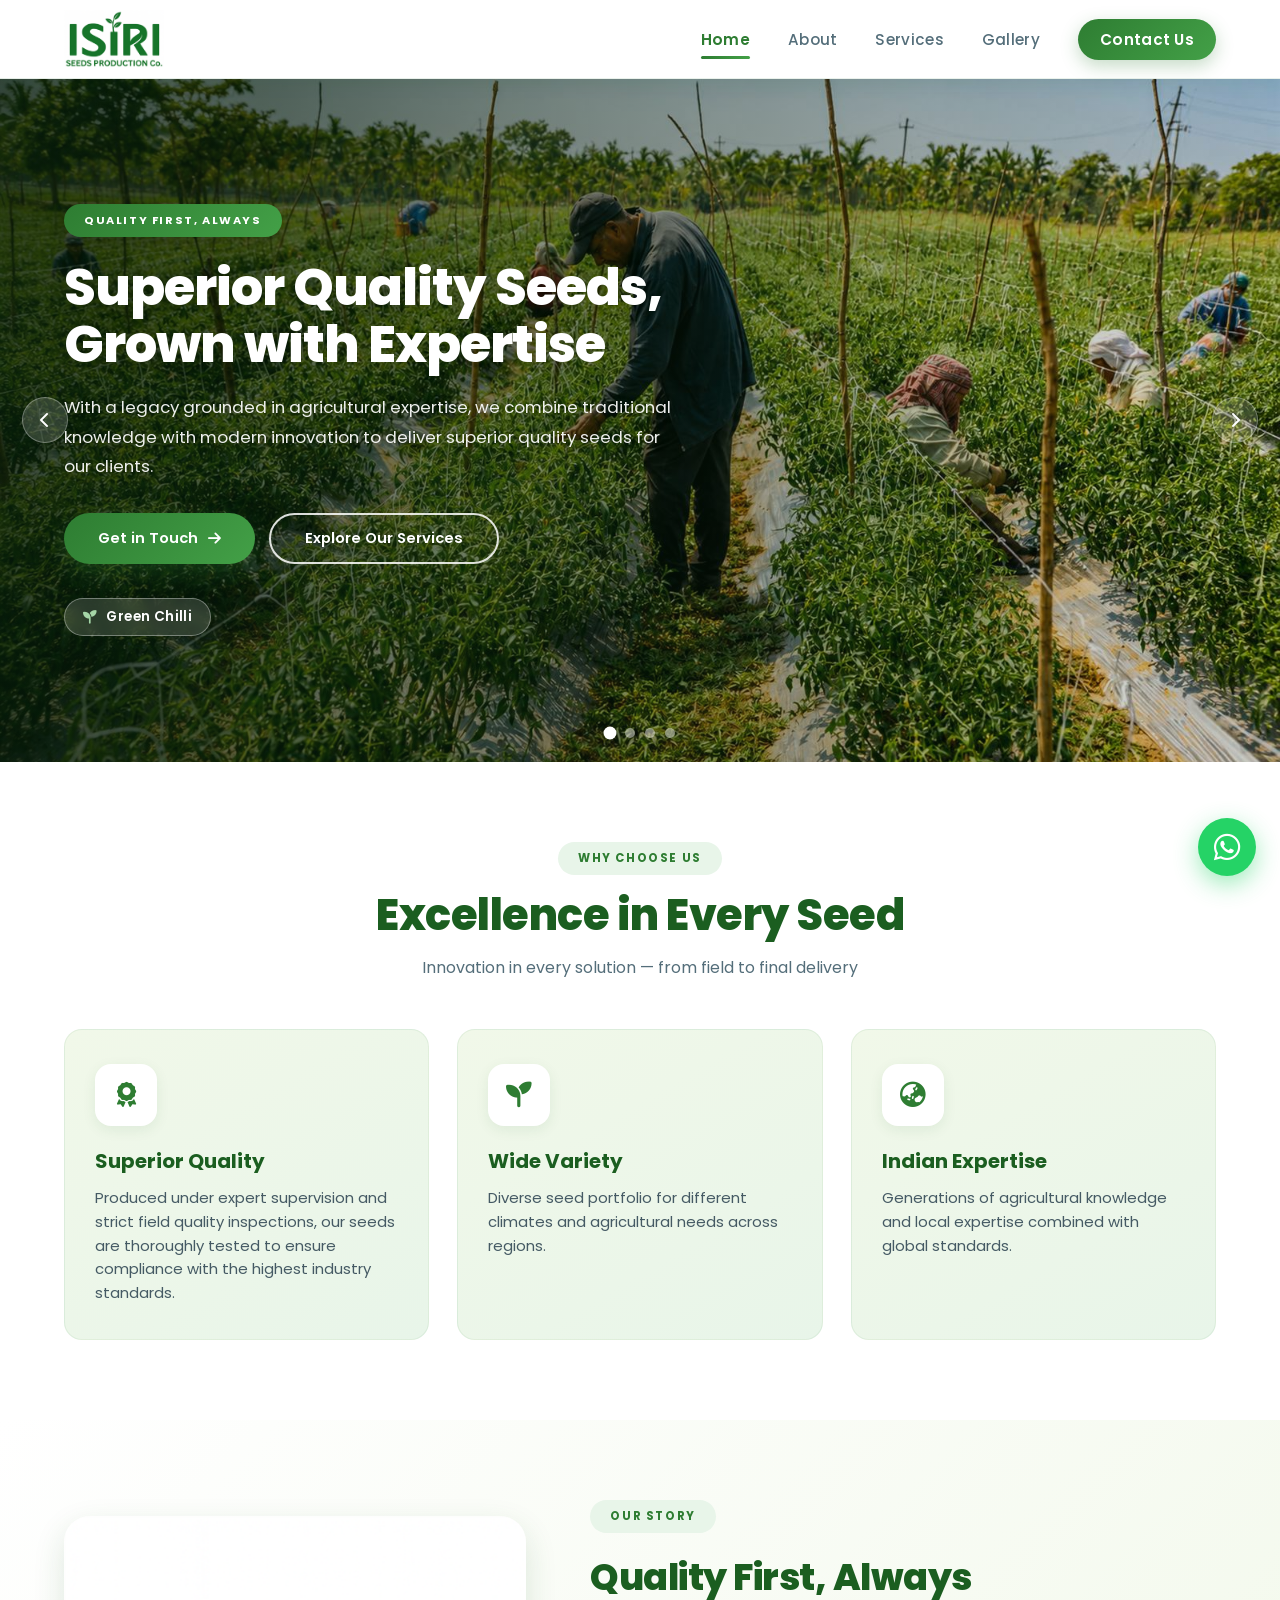
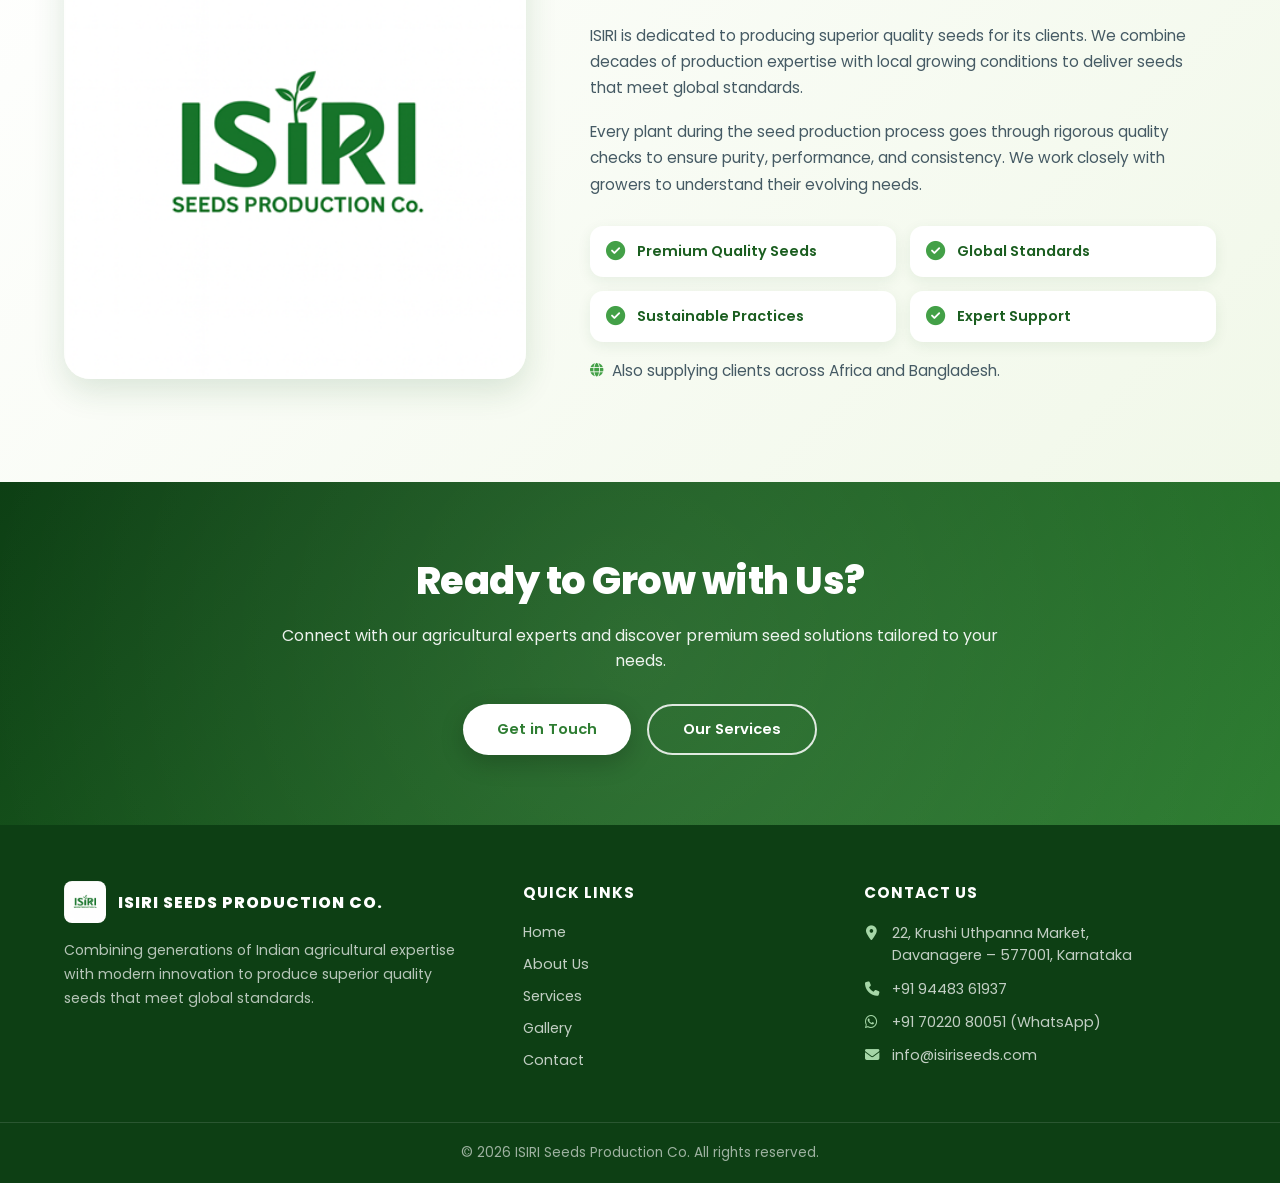
==== index.html @ 21eeef01 "Tone down Africa/Bangladesh mention to a small note Co-Authored-By: Claude Sonnet 5 <noreply@anthrop" ====
<!DOCTYPE html>
<html lang="en">
<head>
<meta charset="UTF-8">
<meta name="viewport" content="width=device-width, initial-scale=1.0">
<title>ISIRI Seeds Production Co. | Premium Quality Seed Production, Davanagere</title>
<meta name="description" content="ISIRI Seeds Production Co. is a premium seed production company in Davanagere, Karnataka. We combine traditional Indian agricultural expertise with modern innovation to deliver superior quality seeds meeting global standards.">
<link rel="canonical" href="https://isiriseeds.com/">
<meta property="og:type" content="website">
<meta property="og:title" content="ISIRI Seeds Production Co. | Premium Quality Seed Production">
<meta property="og:description" content="Superior quality seeds grown with generations of Indian agricultural expertise and rigorous field quality inspections.">
<meta property="og:url" content="https://isiriseeds.com/">
<meta property="og:image" content="https://isiriseeds.com/isiri-field-1.jpg">
<meta name="twitter:card" content="summary_large_image">
<link rel="icon" type="image/png" href="favicon.png">
<link rel="preconnect" href="https://fonts.googleapis.com">
<link rel="preconnect" href="https://fonts.gstatic.com" crossorigin>
<link href="https://fonts.googleapis.com/css2?family=Poppins:wght@300;400;500;600;700;800;900&display=swap" rel="stylesheet">
<link rel="stylesheet" href="https://cdnjs.cloudflare.com/ajax/libs/font-awesome/6.4.0/css/all.min.css">
<link rel="stylesheet" href="site.css">
<script type="application/ld+json">
{
  "@context": "https://schema.org",
  "@type": "LocalBusiness",
  "name": "ISIRI Seeds Production Co.",
  "url": "https://isiriseeds.com/",
  "logo": "https://isiriseeds.com/logo.png",
  "image": "https://isiriseeds.com/isiri-field-1.jpg",
  "description": "Premium quality seed production company combining traditional Indian agricultural expertise with modern innovation.",
  "telephone": "+91-94483-61937",
  "email": "info@isiriseeds.com",
  "address": {
    "@type": "PostalAddress",
    "streetAddress": "22, Krushi Uthpanna Market",
    "addressLocality": "Davanagere",
    "postalCode": "577001",
    "addressRegion": "Karnataka",
    "addressCountry": "IN"
  },
  "geo": { "@type": "GeoCoordinates", "latitude": 14.4644, "longitude": 75.9176 },
  "openingHours": "Mo-Fr 09:00-18:00"
}
</script>
</head>
<body>

<header>
  <div class="header-content">
    <a href="index.html" class="logo">
      <img src="logo-header.png" alt="ISIRI Seeds Production Co.">
    </a>
    <button class="menu-toggle" aria-label="Open menu" aria-expanded="false">
      <span></span><span></span><span></span>
    </button>
    <nav>
      <a href="index.html">Home</a>
      <a href="about.html">About</a>
      <a href="services.html">Services</a>
      <a href="gallery.html">Gallery</a>
      <a href="contact.html" class="nav-cta">Contact Us</a>
    </nav>
  </div>
</header>
<div class="nav-backdrop"></div>

<section class="hero-slider">
  <img src="hero-chilli.jpg" class="hs-slide active" alt="Field team inspecting hybrid chilli crop rows" data-label="Green Chilli">
  <img src="hero-watermelon.jpg" class="hs-slide" alt="Hybrid watermelon crop rows on mulch beds" data-label="Watermelon">
  <img src="hero-gourd.jpg" class="hs-slide" alt="Gourd vines growing on trellis rows" data-label="Gourds">
  <img src="hero-nethouse.jpg" class="hs-slide" alt="Chilli plants in staked rows under a net house" data-label="Chilli &amp; Capsicum">
  <div class="hs-content">
    <div class="hs-text">
      <div class="hero-badge">Quality First, Always</div>
      <h1>Superior Quality Seeds,<br>Grown with Expertise</h1>
      <p>With a legacy grounded in agricultural expertise, we combine traditional knowledge with modern innovation
        to deliver superior quality seeds for our clients.</p>
      <div class="hero-buttons">
        <a href="contact.html" class="btn-primary">Get in Touch <i class="fas fa-arrow-right"></i></a>
        <a href="services.html" class="btn-outline">Explore Our Services</a>
      </div>
      <div class="hs-croplabel"><i class="fas fa-seedling"></i> <span>Green Chilli</span></div>
    </div>
  </div>
  <button class="hs-arrow hs-prev" aria-label="Previous slide"><i class="fas fa-chevron-left"></i></button>
  <button class="hs-arrow hs-next" aria-label="Next slide"><i class="fas fa-chevron-right"></i></button>
  <div class="hs-dots"></div>
</section>

<section class="features">
  <div class="section-header reveal">
    <div class="section-badge">Why Choose Us</div>
    <h2 class="section-title">Excellence in Every Seed</h2>
    <p class="section-subtitle">Innovation in every solution — from field to final delivery</p>
  </div>
  <div class="features-grid">
    <div class="feature-card reveal">
      <div class="feature-icon"><i class="fas fa-award"></i></div>
      <h3>Superior Quality</h3>
      <p>Produced under expert supervision and strict field quality inspections, our seeds are thoroughly
        tested to ensure compliance with the highest industry standards.</p>
    </div>
    <div class="feature-card reveal">
      <div class="feature-icon"><i class="fas fa-seedling"></i></div>
      <h3>Wide Variety</h3>
      <p>Diverse seed portfolio for different climates and agricultural needs across regions.</p>
    </div>
    <div class="feature-card reveal">
      <div class="feature-icon"><i class="fas fa-globe-asia"></i></div>
      <h3>Indian Expertise</h3>
      <p>Generations of agricultural knowledge and local expertise combined with global standards.</p>
    </div>
  </div>
</section>

<section class="about">
  <div class="about-content">
    <div class="about-image reveal">
      <img src="logo.png" alt="ISIRI Seeds Production Co. logo" loading="lazy">
    </div>
    <div class="about-text reveal">
      <div class="section-badge">Our Story</div>
      <h2>Quality First, Always</h2>
      <p>ISIRI is dedicated to producing superior quality seeds for its clients. We combine decades of production expertise with local growing conditions to deliver seeds that meet global standards.</p>
      <p>Every plant during the seed production process goes through rigorous quality checks to ensure purity, performance, and consistency. We work closely with growers to understand their evolving needs.</p>
      <div class="about-features">
        <div class="about-feature"><i class="fas fa-check-circle"></i><span>Premium Quality Seeds</span></div>
        <div class="about-feature"><i class="fas fa-check-circle"></i><span>Global Standards</span></div>
        <div class="about-feature"><i class="fas fa-check-circle"></i><span>Sustainable Practices</span></div>
        <div class="about-feature"><i class="fas fa-check-circle"></i><span>Expert Support</span></div>
      </div>
      <p class="export-note"><i class="fas fa-globe"></i> Also supplying clients across Africa and Bangladesh.</p>
    </div>
  </div>
</section>

<section class="cta">
  <div class="cta-content">
    <h2>Ready to Grow with Us?</h2>
    <p>Connect with our agricultural experts and discover premium seed solutions tailored to your needs.</p>
    <div class="cta-buttons">
      <a href="contact.html" class="btn-white">Get in Touch</a>
      <a href="services.html" class="btn-outline">Our Services</a>
    </div>
  </div>
</section>

<footer>
  <div class="footer-grid">
    <div class="footer-brand">
      <div class="footer-logo">
        <img src="logo.png" alt="ISIRI Seeds logo">
        <span>ISIRI SEEDS PRODUCTION CO.</span>
      </div>
      <p>Combining generations of Indian agricultural expertise with modern innovation to produce superior quality seeds that meet global standards.</p>
    </div>
    <div class="footer-col">
      <h4>Quick Links</h4>
      <ul>
        <li><a href="index.html">Home</a></li>
        <li><a href="about.html">About Us</a></li>
        <li><a href="services.html">Services</a></li>
        <li><a href="gallery.html">Gallery</a></li>
        <li><a href="contact.html">Contact</a></li>
      </ul>
    </div>
    <div class="footer-col">
      <h4>Contact Us</h4>
      <ul class="footer-contact">
        <li><i class="fas fa-map-marker-alt"></i><span>22, Krushi Uthpanna Market,<br>Davanagere – 577001, Karnataka</span></li>
        <li><i class="fas fa-phone"></i><a href="tel:+919448361937">+91 94483 61937</a></li>
        <li><i class="fab fa-whatsapp"></i><a href="https://wa.me/917022080051" target="_blank" rel="noopener">+91 70220 80051 (WhatsApp)</a></li>
        <li><i class="fas fa-envelope"></i><a href="mailto:info@isiriseeds.com">info@isiriseeds.com</a></li>
      </ul>
    </div>
  </div>
  <div class="footer-bottom">© 2026 ISIRI Seeds Production Co. All rights reserved.</div>
</footer>

<a class="whatsapp-float" href="https://wa.me/917022080051?text=Hello%20ISIRI%20Seeds%2C%20I%27d%20like%20to%20know%20more%20about%20your%20seeds." target="_blank" rel="noopener" aria-label="Chat with us on WhatsApp"><i class="fab fa-whatsapp"></i></a>

<script src="site.js"></script>
</body>
</html>
---- site.css ----
/* ===================================================================
   ISIRI Seeds Production Co. — shared stylesheet for all pages
   =================================================================== */

* { margin: 0; padding: 0; box-sizing: border-box; }

:root {
  --green-900: #0d3f14;
  --green-800: #1b5e20;
  --green-700: #2e7d32;
  --green-600: #43a047;
  --green-100: #e8f5e9;
  --green-50:  #f1f8e9;
  --cream:     #f8fbe8;
  --ink:       #263238;
  --ink-soft:  #546e7a;
  --radius:    18px;
  --shadow-sm: 0 4px 14px rgba(27,94,32,0.08);
  --shadow-md: 0 12px 32px rgba(27,94,32,0.14);
  --shadow-lg: 0 24px 60px rgba(27,94,32,0.18);
}

html { scroll-behavior: smooth; }

body {
  font-family: 'Poppins', sans-serif;
  color: var(--ink);
  overflow-x: hidden;
  padding-top: 78px;
  background: #ffffff;
}

img { max-width: 100%; }

/* ============================ Header ============================ */
header {
  position: fixed;
  top: 0;
  width: 100%;
  background: rgba(255,255,255,0.92);
  backdrop-filter: blur(14px);
  -webkit-backdrop-filter: blur(14px);
  box-shadow: 0 2px 20px rgba(27,94,32,0.08);
  z-index: 1000;
  transition: box-shadow 0.3s ease;
  border-bottom: 1px solid rgba(46,125,50,0.08);
}

header.scrolled { box-shadow: 0 6px 28px rgba(27,94,32,0.14); }

.header-content {
  max-width: 1300px;
  margin: 0 auto;
  padding: 10px 5%;
  display: flex;
  justify-content: space-between;
  align-items: center;
  gap: 30px;
}

.logo {
  display: flex;
  align-items: center;
  text-decoration: none;
}

.logo img {
  height: 58px;
  width: auto;
}

nav {
  display: flex;
  gap: 38px;
  align-items: center;
}

nav a {
  text-decoration: none;
  color: var(--ink-soft);
  font-weight: 500;
  font-size: 0.95rem;
  position: relative;
  letter-spacing: 0.3px;
  transition: color 0.3s ease;
  padding: 4px 0;
}

nav a::after {
  content: '';
  position: absolute;
  bottom: -4px;
  left: 0;
  width: 0;
  height: 3px;
  border-radius: 3px;
  background: linear-gradient(90deg, var(--green-700), var(--green-600));
  transition: width 0.35s cubic-bezier(0.25, 0.46, 0.45, 0.94);
}

nav a:hover { color: var(--green-800); }
nav a:hover::after, nav a.active::after { width: 100%; }
nav a.active { color: var(--green-700); font-weight: 600; }

.nav-cta {
  background: linear-gradient(135deg, var(--green-700), var(--green-600));
  color: #fff !important;
  padding: 9px 22px !important;
  border-radius: 50px;
  font-weight: 600 !important;
  box-shadow: 0 6px 18px rgba(46,125,50,0.28);
  transition: transform 0.3s ease, box-shadow 0.3s ease;
}
.nav-cta::after { display: none; }
.nav-cta:hover { transform: translateY(-2px); box-shadow: 0 10px 26px rgba(46,125,50,0.38); }

/* Hamburger */
.menu-toggle {
  display: none;
  background: none;
  border: none;
  cursor: pointer;
  padding: 8px;
  z-index: 1001;
}
.menu-toggle span {
  display: block;
  width: 26px;
  height: 3px;
  border-radius: 3px;
  background: var(--green-800);
  margin: 5px 0;
  transition: transform 0.3s ease, opacity 0.3s ease;
}
.menu-toggle.open span:nth-child(1) { transform: translateY(8px) rotate(45deg); }
.menu-toggle.open span:nth-child(2) { opacity: 0; }
.menu-toggle.open span:nth-child(3) { transform: translateY(-8px) rotate(-45deg); }

/* ====================== Shared components ====================== */
.section-badge {
  display: inline-block;
  background: var(--green-100);
  color: var(--green-700);
  padding: 8px 20px;
  border-radius: 30px;
  font-size: 0.72rem;
  font-weight: 700;
  letter-spacing: 1.6px;
  text-transform: uppercase;
  margin-bottom: 16px;
}

.section-title {
  font-size: clamp(1.7rem, 4vw, 2.7rem);
  font-weight: 800;
  color: var(--green-800);
  letter-spacing: -0.5px;
  line-height: 1.15;
  margin-bottom: 14px;
}

.section-subtitle {
  font-size: 1rem;
  color: var(--ink-soft);
  max-width: 640px;
  margin: 0 auto;
  line-height: 1.65;
}

.section-header { text-align: center; margin-bottom: 48px; }

.btn-primary, .btn-secondary, .btn-white, .btn-outline {
  display: inline-flex;
  align-items: center;
  justify-content: center;
  gap: 10px;
  padding: 13px 34px;
  border-radius: 50px;
  text-decoration: none;
  font-weight: 600;
  font-size: 0.92rem;
  font-family: inherit;
  border: none;
  cursor: pointer;
  transition: transform 0.3s ease, box-shadow 0.3s ease;
}

.btn-primary {
  background: linear-gradient(135deg, var(--green-700), var(--green-600));
  color: #fff;
  box-shadow: 0 8px 24px rgba(46,125,50,0.3);
}
.btn-primary:hover { transform: translateY(-3px); box-shadow: 0 14px 36px rgba(46,125,50,0.4); }

.btn-secondary {
  background: #fff;
  color: var(--green-700);
  box-shadow: 0 5px 18px rgba(0,0,0,0.09);
}
.btn-secondary:hover { transform: translateY(-3px); box-shadow: 0 10px 28px rgba(0,0,0,0.14); }

.btn-white { background: #fff; color: var(--green-700); box-shadow: 0 8px 24px rgba(0,0,0,0.2); }
.btn-white:hover { transform: translateY(-3px); box-shadow: 0 14px 36px rgba(0,0,0,0.28); }

.btn-outline { background: transparent; color: #fff; border: 2px solid rgba(255,255,255,0.85); }
.btn-outline:hover { background: #fff; color: var(--green-700); transform: translateY(-3px); }

/* Page hero (inner pages) */
.page-hero {
  background:
    radial-gradient(circle at 15% 40%, rgba(67,160,71,0.14), transparent 45%),
    radial-gradient(circle at 85% 70%, rgba(27,94,32,0.10), transparent 45%),
    linear-gradient(135deg, var(--cream) 0%, var(--green-100) 100%);
  padding: 64px 5% 56px;
  text-align: center;
}
.page-hero .hero-inner { max-width: 720px; margin: 0 auto; }
.page-hero h1 {
  font-size: clamp(2rem, 5vw, 3rem);
  font-weight: 900;
  color: var(--green-800);
  letter-spacing: -1px;
  margin-bottom: 14px;
}
.page-hero p { font-size: 1rem; color: var(--ink-soft); line-height: 1.65; }

/* Reveal-on-scroll */
.reveal {
  opacity: 0;
  transform: translateY(28px);
  transition: opacity 0.7s ease, transform 0.7s ease;
}
.reveal.visible { opacity: 1; transform: translateY(0); }
@media (prefers-reduced-motion: reduce) {
  .reveal { opacity: 1; transform: none; transition: none; }
  html { scroll-behavior: auto; }
}

/* ====================== CTA band ====================== */
.cta {
  padding: 70px 5%;
  background: linear-gradient(135deg, var(--green-900), var(--green-800) 45%, var(--green-700));
  text-align: center;
  position: relative;
  overflow: hidden;
}
.cta::before {
  content: '';
  position: absolute;
  top: -50%; left: -50%;
  width: 200%; height: 200%;
  background: radial-gradient(circle, rgba(255,255,255,0.08), transparent 50%);
  animation: ctaRotate 30s linear infinite;
}
@keyframes ctaRotate { from { transform: rotate(0); } to { transform: rotate(360deg); } }
.cta-content { position: relative; z-index: 2; max-width: 760px; margin: 0 auto; }
.cta h2 { font-size: clamp(1.6rem, 4vw, 2.4rem); font-weight: 800; color: #fff; margin-bottom: 14px; letter-spacing: -0.5px; }
.cta p { font-size: 1rem; color: rgba(255,255,255,0.92); margin-bottom: 30px; line-height: 1.6; }
.cta-buttons { display: flex; gap: 16px; justify-content: center; flex-wrap: wrap; }

/* ====================== Footer ====================== */
footer {
  background: var(--green-900);
  color: rgba(255,255,255,0.85);
}
.footer-grid {
  max-width: 1300px;
  margin: 0 auto;
  padding: 56px 5% 40px;
  display: grid;
  grid-template-columns: 1.4fr 1fr 1.2fr;
  gap: 48px;
}
.footer-brand .footer-logo {
  display: flex;
  align-items: center;
  gap: 12px;
  margin-bottom: 16px;
}
.footer-brand .footer-logo img { height: 42px; border-radius: 8px; }
.footer-brand .footer-logo span { font-weight: 800; color: #fff; letter-spacing: 1px; font-size: 1rem; }
.footer-brand p { font-size: 0.88rem; line-height: 1.7; color: rgba(255,255,255,0.7); }

.footer-col h4 {
  color: #fff;
  font-size: 0.95rem;
  font-weight: 700;
  letter-spacing: 1px;
  text-transform: uppercase;
  margin-bottom: 18px;
}
.footer-col ul { list-style: none; }
.footer-col li { margin-bottom: 11px; font-size: 0.9rem; }
.footer-col a { color: rgba(255,255,255,0.75); text-decoration: none; transition: color 0.3s ease; }
.footer-col a:hover { color: #a5d6a7; }
.footer-contact li {
  display: flex;
  gap: 12px;
  align-items: flex-start;
  line-height: 1.55;
  color: rgba(255,255,255,0.75);
}
.footer-contact i { color: #a5d6a7; margin-top: 4px; width: 16px; text-align: center; }

.footer-bottom {
  border-top: 1px solid rgba(255,255,255,0.12);
  text-align: center;
  padding: 20px 5%;
  font-size: 0.85rem;
  color: rgba(255,255,255,0.6);
}

/* ====================== WhatsApp float ====================== */
.whatsapp-float {
  position: fixed;
  bottom: 24px;
  right: 24px;
  z-index: 999;
  width: 58px;
  height: 58px;
  border-radius: 50%;
  background: #25d366;
  color: #fff;
  display: flex;
  align-items: center;
  justify-content: center;
  font-size: 1.9rem;
  text-decoration: none;
  box-shadow: 0 8px 24px rgba(37,211,102,0.45);
  transition: transform 0.3s ease, box-shadow 0.3s ease;
}
.whatsapp-float:hover { transform: scale(1.1); box-shadow: 0 12px 32px rgba(37,211,102,0.55); }

/* ===================================================================
   Home page
   =================================================================== */
.hero-slider {
  position: relative;
  overflow: hidden;
  display: flex;
  align-items: center;
  min-height: 76vh;
  padding: 80px 5%;
  background: var(--green-900);
}
.hs-slide {
  position: absolute;
  inset: 0;
  width: 100%;
  height: 100%;
  object-fit: cover;
  object-position: center;
  opacity: 0;
  transition: opacity 1.2s ease;
  z-index: 0;
}
.hs-slide.active { opacity: 1; }
.hero-slider::after {
  content: '';
  position: absolute;
  inset: 0;
  background: linear-gradient(90deg, rgba(6,28,10,0.78) 0%, rgba(6,28,10,0.45) 48%, rgba(6,28,10,0.12) 100%);
  z-index: 1;
}
.hs-content {
  position: relative;
  z-index: 2;
  max-width: 1300px;
  margin: 0 auto;
  width: 100%;
}
.hs-text { max-width: 620px; }
.hero-badge {
  display: inline-block;
  background: linear-gradient(135deg, var(--green-700), var(--green-600));
  color: #fff;
  padding: 8px 20px;
  border-radius: 50px;
  font-size: 0.7rem;
  font-weight: 700;
  letter-spacing: 1.6px;
  text-transform: uppercase;
  margin-bottom: 22px;
  box-shadow: 0 5px 18px rgba(0,0,0,0.25);
}
.hs-text h1 {
  font-size: clamp(2rem, 4.6vw, 3.2rem);
  font-weight: 800;
  line-height: 1.12;
  letter-spacing: -1px;
  margin-bottom: 20px;
  color: #fff;
  text-shadow: 0 2px 24px rgba(0,0,0,0.35);
}
.hs-text p {
  font-size: 1.05rem;
  color: rgba(255,255,255,0.92);
  line-height: 1.75;
  margin-bottom: 32px;
  text-shadow: 0 1px 12px rgba(0,0,0,0.35);
}
.hero-buttons {
  display: flex;
  gap: 14px;
  flex-wrap: wrap;
  margin-bottom: 34px;
}
.hs-croplabel {
  display: inline-flex;
  align-items: center;
  gap: 9px;
  background: rgba(255,255,255,0.14);
  border: 1px solid rgba(255,255,255,0.35);
  backdrop-filter: blur(6px);
  -webkit-backdrop-filter: blur(6px);
  color: #fff;
  padding: 8px 18px;
  border-radius: 50px;
  font-size: 0.85rem;
  font-weight: 600;
  letter-spacing: 0.4px;
}
.hs-croplabel i { color: #a5d6a7; }
.hs-arrow {
  position: absolute;
  top: 50%;
  transform: translateY(-50%);
  z-index: 3;
  width: 46px;
  height: 46px;
  border-radius: 50%;
  border: none;
  cursor: pointer;
  background: rgba(255,255,255,0.16);
  border: 1px solid rgba(255,255,255,0.3);
  color: #fff;
  font-size: 1rem;
  display: flex;
  align-items: center;
  justify-content: center;
  transition: background 0.3s ease;
}
.hs-arrow:hover { background: rgba(255,255,255,0.32); }
.hs-prev { left: 22px; }
.hs-next { right: 22px; }
.hs-dots {
  position: absolute;
  bottom: 24px;
  left: 0;
  right: 0;
  display: flex;
  justify-content: center;
  gap: 10px;
  z-index: 3;
}
.hs-dots button {
  width: 10px;
  height: 10px;
  border-radius: 50%;
  border: none;
  padding: 0;
  cursor: pointer;
  background: rgba(255,255,255,0.45);
  transition: background 0.3s ease, transform 0.3s ease;
}
.hs-dots button.active { background: #fff; transform: scale(1.3); }

.features { padding: 80px 5%; background: #fff; }
.features-grid {
  display: grid;
  grid-template-columns: repeat(auto-fit, minmax(270px, 1fr));
  gap: 28px;
  max-width: 1300px;
  margin: 0 auto;
}
.feature-card {
  background: linear-gradient(150deg, var(--green-50), var(--green-100));
  padding: 34px 30px;
  border-radius: var(--radius);
  border: 1px solid rgba(46,125,50,0.08);
  transition: transform 0.4s cubic-bezier(0.175, 0.885, 0.32, 1.275), box-shadow 0.4s ease;
}
.feature-card:hover { transform: translateY(-10px); box-shadow: var(--shadow-md); }
.feature-icon {
  width: 62px; height: 62px;
  background: #fff;
  border-radius: 16px;
  display: flex;
  align-items: center;
  justify-content: center;
  margin-bottom: 20px;
  box-shadow: var(--shadow-sm);
  transition: transform 0.3s ease;
}
.feature-card:hover .feature-icon { transform: scale(1.08) rotate(4deg); }
.feature-icon i { font-size: 1.6rem; color: var(--green-700); }
.feature-card h3 { font-size: 1.25rem; color: var(--green-800); margin-bottom: 10px; font-weight: 700; }
.feature-card p { font-size: 0.93rem; color: #455a64; line-height: 1.6; }

.about {
  padding: 80px 5%;
  background: linear-gradient(135deg, #ffffff 0%, var(--green-50) 100%);
}
.about-content {
  max-width: 1300px;
  margin: 0 auto;
  display: grid;
  grid-template-columns: 0.85fr 1.15fr;
  gap: 64px;
  align-items: center;
}
.about-image img {
  width: 100%;
  border-radius: 26px;
  box-shadow: var(--shadow-md);
}
.about-text h2 {
  font-size: clamp(1.6rem, 3.5vw, 2.3rem);
  font-weight: 800;
  color: var(--green-800);
  margin-bottom: 18px;
  letter-spacing: -0.5px;
}
.about-text p { font-size: 0.96rem; color: #455a64; line-height: 1.7; margin-bottom: 18px; }
.about-features {
  display: grid;
  grid-template-columns: 1fr 1fr;
  gap: 14px;
  margin-top: 28px;
}
.about-feature {
  display: flex;
  align-items: center;
  gap: 12px;
  background: #fff;
  padding: 15px 16px;
  border-radius: 13px;
  box-shadow: var(--shadow-sm);
}
.about-feature i { font-size: 1.2rem; color: var(--green-600); }
.about-feature span { font-weight: 600; font-size: 0.9rem; color: var(--green-800); }

.export-note {
  margin-top: 16px;
  font-size: 0.82rem;
  color: var(--ink-soft);
  display: flex;
  align-items: center;
  gap: 8px;
}
.export-note i { color: var(--green-600); font-size: 0.85rem; }

/* ===================================================================
   About page
   =================================================================== */
.story-section {
  max-width: 1200px;
  margin: 0 auto;
  padding: 72px 5%;
  display: grid;
  grid-template-columns: 0.8fr 1.2fr;
  gap: 56px;
  align-items: center;
}
.story-image img {
  width: 100%;
  border-radius: 22px;
  box-shadow: var(--shadow-md);
}
.story-text h2 {
  font-size: clamp(1.6rem, 3.5vw, 2.2rem);
  color: var(--green-800);
  font-weight: 800;
  margin-bottom: 16px;
  letter-spacing: -0.5px;
}
.story-text p { font-size: 0.96rem; color: #455a64; line-height: 1.7; margin-bottom: 16px; }
.quick-features { display: flex; flex-wrap: wrap; gap: 10px; margin-top: 22px; }
.quick-features .feature {
  background: var(--green-100);
  color: var(--green-800);
  padding: 9px 16px;
  border-radius: 20px;
  font-size: 0.85rem;
  font-weight: 600;
  display: inline-flex;
  align-items: center;
  gap: 7px;
  border: 1px solid rgba(46,125,50,0.15);
}
.quick-features .feature i { color: var(--green-600); }

.leadership-section { padding: 72px 5%; background: var(--cream); }
.leadership-grid {
  max-width: 1100px;
  margin: 0 auto 28px;
  display: grid;
  grid-template-columns: repeat(2, 1fr);
  gap: 26px;
}
.leader-card {
  background: #fff;
  border-radius: var(--radius);
  padding: 28px;
  box-shadow: var(--shadow-sm);
  border: 1px solid rgba(46,125,50,0.08);
  display: flex;
  gap: 22px;
  align-items: flex-start;
  transition: transform 0.3s ease, box-shadow 0.3s ease;
}
.leader-card:hover { transform: translateY(-6px); box-shadow: var(--shadow-md); }
.leader-avatar {
  width: 84px; height: 84px;
  min-width: 84px;
  border-radius: 50%;
  background: linear-gradient(135deg, var(--green-700), var(--green-600));
  color: #fff;
  display: flex;
  align-items: center;
  justify-content: center;
  font-size: 1.7rem;
  font-weight: 800;
  letter-spacing: 1px;
  box-shadow: 0 8px 22px rgba(46,125,50,0.3);
}
.leader-info h3 { font-size: 1.15rem; color: var(--green-800); margin-bottom: 3px; font-weight: 700; }
.leader-info .role {
  color: var(--green-600);
  font-size: 0.74rem;
  font-weight: 700;
  text-transform: uppercase;
  letter-spacing: 0.9px;
  display: block;
  margin-bottom: 10px;
}
.leader-info .exp {
  display: inline-block;
  background: var(--green-100);
  color: var(--green-800);
  font-size: 0.7rem;
  font-weight: 700;
  padding: 3px 10px;
  border-radius: 10px;
  margin-bottom: 10px;
}
.leader-info p { font-size: 0.88rem; color: #546e7a; line-height: 1.6; margin-bottom: 12px; }
.expertise { display: flex; flex-wrap: wrap; gap: 6px; }
.expertise span {
  background: var(--green-50);
  color: var(--green-700);
  padding: 4px 11px;
  border-radius: 10px;
  font-size: 0.72rem;
  font-weight: 700;
  border: 1px solid rgba(46,125,50,0.15);
}

.team-leads-section {
  background: #fff;
  border-radius: var(--radius);
  padding: 26px 30px;
  box-shadow: var(--shadow-sm);
  border: 1px solid rgba(46,125,50,0.08);
  max-width: 1100px;
  margin: 0 auto 26px;
}
.team-leads-section h3 {
  font-size: 1.05rem;
  color: var(--green-800);
  margin-bottom: 14px;
  font-weight: 700;
  display: flex;
  align-items: center;
  gap: 10px;
}
.team-leads-section h3::before {
  content: '';
  width: 4px; height: 18px;
  background: linear-gradient(180deg, var(--green-600), var(--green-700));
  border-radius: 2px;
}
.team-leads-list {
  display: grid;
  grid-template-columns: repeat(auto-fit, minmax(160px, 1fr));
  gap: 12px;
}
.team-lead-item {
  padding: 11px 14px;
  background: var(--green-50);
  border-radius: 10px;
  border-left: 3px solid var(--green-600);
  font-size: 0.9rem;
  color: var(--green-800);
  font-weight: 600;
}
.team-leads-desc { font-size: 0.82rem; color: var(--ink-soft); margin-top: 12px; }

.team-members-section {
  display: grid;
  grid-template-columns: repeat(2, 1fr);
  gap: 22px;
  max-width: 1100px;
  margin: 0 auto;
}
.member-card {
  background: #fff;
  border-radius: var(--radius);
  padding: 24px;
  box-shadow: var(--shadow-sm);
  border: 1px solid rgba(46,125,50,0.08);
  transition: transform 0.3s ease, box-shadow 0.3s ease;
}
.member-card:hover { transform: translateY(-5px); box-shadow: var(--shadow-md); }
.member-card h4 { font-size: 1.02rem; color: var(--green-800); margin-bottom: 5px; font-weight: 700; }
.member-role {
  color: var(--green-600);
  font-size: 0.72rem;
  font-weight: 700;
  text-transform: uppercase;
  letter-spacing: 0.9px;
  margin-bottom: 10px;
  display: block;
}
.member-card p { font-size: 0.87rem; color: #546e7a; line-height: 1.6; }

/* ===================================================================
   Services page
   =================================================================== */
.services-wrapper { max-width: 1200px; margin: 0 auto; padding: 72px 5%; }
.services-grid {
  display: grid;
  grid-template-columns: repeat(auto-fit, minmax(240px, 1fr));
  gap: 24px;
}
.service-card {
  background: #fff;
  padding: 32px 26px;
  border-radius: var(--radius);
  box-shadow: var(--shadow-sm);
  border: 1px solid rgba(46,125,50,0.08);
  text-align: center;
  transition: transform 0.3s ease, box-shadow 0.3s ease;
}
.service-card:hover { transform: translateY(-8px); box-shadow: var(--shadow-md); }
.service-icon {
  width: 64px; height: 64px;
  background: var(--green-100);
  border-radius: 50%;
  display: flex;
  align-items: center;
  justify-content: center;
  margin: 0 auto 18px;
  transition: background 0.3s ease;
}
.service-card:hover .service-icon { background: linear-gradient(135deg, var(--green-700), var(--green-600)); }
.service-icon i { font-size: 1.7rem; color: var(--green-700); transition: color 0.3s ease; }
.service-card:hover .service-icon i { color: #fff; }
.service-card h3 { font-size: 1.15rem; color: var(--green-800); margin-bottom: 10px; font-weight: 700; }
.service-card p { font-size: 0.9rem; color: #546e7a; line-height: 1.6; }

.process-section {
  background: linear-gradient(135deg, var(--green-900) 0%, var(--green-800) 100%);
  color: #fff;
  padding: 72px 5%;
}
.process-header { text-align: center; margin-bottom: 48px; }
.process-header h2 { font-size: clamp(1.6rem, 3.5vw, 2.3rem); font-weight: 800; margin-bottom: 12px; }
.process-header p { font-size: 0.95rem; opacity: 0.85; }
.process-timeline {
  display: grid;
  grid-template-columns: repeat(auto-fit, minmax(210px, 1fr));
  gap: 30px;
  max-width: 1100px;
  margin: 0 auto;
}
.timeline-item { text-align: center; position: relative; }
.timeline-step {
  display: inline-block;
  font-size: 0.7rem;
  font-weight: 700;
  letter-spacing: 1.5px;
  color: #a5d6a7;
  margin-bottom: 10px;
}
.timeline-icon {
  width: 66px; height: 66px;
  background: rgba(255,255,255,0.12);
  border: 2px solid rgba(255,255,255,0.3);
  border-radius: 50%;
  margin: 0 auto 16px;
  display: flex;
  align-items: center;
  justify-content: center;
  font-size: 1.55rem;
  transition: background 0.3s ease, transform 0.3s ease;
}
.timeline-item:hover .timeline-icon {
  background: rgba(67,160,71,0.8);
  border-color: rgba(67,160,71,0.8);
  transform: scale(1.08);
}
.timeline-item h4 { font-size: 1.08rem; margin-bottom: 8px; font-weight: 700; }
.timeline-item p { font-size: 0.88rem; opacity: 0.82; line-height: 1.55; }

/* ===================================================================
   Gallery page
   =================================================================== */
.gallery-section { padding: 56px 5% 72px; max-width: 1400px; margin: 0 auto; }
.gallery-grid {
  display: grid;
  grid-template-columns: repeat(auto-fill, minmax(280px, 1fr));
  gap: 20px;
}
.gallery-item {
  position: relative;
  border-radius: 16px;
  overflow: hidden;
  box-shadow: var(--shadow-sm);
  cursor: pointer;
  transition: transform 0.35s cubic-bezier(0.25, 0.46, 0.45, 0.94), box-shadow 0.35s ease;
}
.gallery-item:hover { transform: translateY(-7px); box-shadow: var(--shadow-md); }
.gallery-item img {
  width: 100%;
  height: 230px;
  object-fit: cover;
  display: block;
  transition: transform 0.4s ease;
}
.gallery-item:hover img { transform: scale(1.07); }

/* Lightbox */
.lightbox {
  display: none;
  position: fixed;
  inset: 0;
  background: rgba(13,63,20,0.92);
  z-index: 2000;
  align-items: center;
  justify-content: center;
  padding: 4vh 4vw;
}
.lightbox.open { display: flex; }
.lightbox img {
  max-width: 100%;
  max-height: 100%;
  border-radius: 12px;
  box-shadow: 0 30px 80px rgba(0,0,0,0.5);
}
.lightbox-close {
  position: absolute;
  top: 22px; right: 28px;
  background: none;
  border: none;
  color: #fff;
  font-size: 2.2rem;
  cursor: pointer;
  line-height: 1;
}

/* ===================================================================
   Contact page
   =================================================================== */
.contact-info { padding: 64px 5% 40px; background: #fff; }
.info-container {
  max-width: 1000px;
  margin: 0 auto;
  display: grid;
  grid-template-columns: repeat(auto-fit, minmax(230px, 1fr));
  gap: 26px;
}
.info-item {
  text-align: center;
  background: var(--cream);
  border: 1px solid rgba(46,125,50,0.1);
  border-radius: var(--radius);
  padding: 30px 22px;
  transition: transform 0.3s ease, box-shadow 0.3s ease;
}
.info-item:hover { transform: translateY(-6px); box-shadow: var(--shadow-md); }
.info-icon {
  width: 58px; height: 58px;
  background: linear-gradient(135deg, var(--green-700), var(--green-600));
  border-radius: 15px;
  display: flex;
  align-items: center;
  justify-content: center;
  color: #fff;
  font-size: 1.4rem;
  margin: 0 auto 16px;
  box-shadow: 0 8px 20px rgba(46,125,50,0.25);
}
.info-item h3 { font-size: 1.05rem; color: var(--green-800); margin-bottom: 8px; font-weight: 700; }
.info-item p { color: #546e7a; font-size: 0.9rem; line-height: 1.6; }
.info-item a { color: var(--green-700); text-decoration: none; font-weight: 600; }
.info-item a:hover { text-decoration: underline; }
.info-item small { color: #90a4ae; font-size: 0.78rem; display: block; margin-top: 8px; }

.form-section { padding: 64px 5%; background: linear-gradient(135deg, var(--cream) 0%, var(--green-100) 100%); }
.form-card {
  max-width: 680px;
  margin: 0 auto;
  background: #fff;
  border-radius: 22px;
  box-shadow: var(--shadow-md);
  padding: 44px 40px;
}
.form-card h2 { font-size: 1.7rem; color: var(--green-800); font-weight: 800; margin-bottom: 10px; text-align: center; }
.form-card > p { font-size: 0.92rem; color: var(--ink-soft); text-align: center; margin-bottom: 30px; line-height: 1.6; }
.form-row { display: grid; grid-template-columns: 1fr 1fr; gap: 16px; }
.form-group { margin-bottom: 18px; }
.form-group label {
  display: block;
  font-size: 0.82rem;
  font-weight: 600;
  color: var(--green-800);
  margin-bottom: 7px;
}
.form-group input, .form-group textarea, .form-group select {
  width: 100%;
  padding: 12px 15px;
  border: 1.5px solid #dce5dd;
  border-radius: 11px;
  font-family: inherit;
  font-size: 0.92rem;
  color: var(--ink);
  background: #fbfdf9;
  transition: border-color 0.3s ease, box-shadow 0.3s ease;
}
.form-group input:focus, .form-group textarea:focus, .form-group select:focus {
  outline: none;
  border-color: var(--green-600);
  box-shadow: 0 0 0 3px rgba(67,160,71,0.15);
}
.form-group textarea { resize: vertical; min-height: 120px; }
.form-submit { width: 100%; }
.form-alt {
  text-align: center;
  margin-top: 18px;
  font-size: 0.85rem;
  color: var(--ink-soft);
}
.form-alt a { color: var(--green-700); font-weight: 600; text-decoration: none; }
.form-alt a:hover { text-decoration: underline; }

.form-success {
  display: none;
  background: var(--green-100);
  border: 1.5px solid var(--green-600);
  color: var(--green-800);
  border-radius: 13px;
  padding: 15px 18px;
  font-size: 0.92rem;
  font-weight: 600;
  margin-bottom: 22px;
  text-align: center;
}
.form-success.show { display: block; }

.map-section { padding: 64px 5%; background: #fff; }
.map-header { text-align: center; margin-bottom: 30px; }
.map-header h3 { font-size: 1.7rem; color: var(--green-800); font-weight: 800; }
.map-container {
  max-width: 1000px;
  margin: 0 auto;
  border-radius: var(--radius);
  overflow: hidden;
  box-shadow: var(--shadow-md);
}
.map-container iframe { width: 100%; height: 360px; border: none; display: block; }

/* ===================================================================
   Responsive
   =================================================================== */
@media (max-width: 1024px) {
  .about-content, .story-section { grid-template-columns: 1fr; gap: 44px; }
  .leadership-grid { grid-template-columns: 1fr; }
  .story-image { max-width: 420px; margin: 0 auto; }
}

@media (max-width: 860px) {
  body { padding-top: 72px; }
  .header-content { padding: 11px 5%; }
  .logo img { height: 48px; }

  .menu-toggle { display: block; }
  nav {
    position: fixed;
    top: 0;
    right: -290px;
    width: 280px;
    height: 100vh;
    background: #ffffff;
    flex-direction: column;
    align-items: flex-start;
    gap: 6px;
    padding: 90px 30px 30px;
    box-shadow: -12px 0 40px rgba(27,94,32,0.15);
    transition: right 0.35s cubic-bezier(0.25, 0.46, 0.45, 0.94);
  }
  nav.open { right: 0; }
  nav a { font-size: 1rem; padding: 11px 0; width: 100%; }
  nav a::after { display: none; }
  nav a.active { color: var(--green-700); }
  .nav-cta { text-align: center; justify-content: center; margin-top: 12px; display: inline-flex; }
  .nav-backdrop {
    display: none;
    position: fixed;
    inset: 0;
    background: rgba(13,63,20,0.35);
    z-index: 999;
  }
  .nav-backdrop.show { display: block; }
  header { z-index: 1000; }
  nav { z-index: 1000; }
}

@media (max-width: 768px) {
  .hero-slider { min-height: 68vh; padding: 60px 5% 70px; }
  .hero-buttons { gap: 10px; }
  .hero-buttons a { flex: 1 1 auto; }
  .hs-arrow { width: 38px; height: 38px; font-size: 0.85rem; }
  .hs-prev { left: 10px; }
  .hs-next { right: 10px; }
  .features, .about, .services-wrapper, .leadership-section, .story-section,
  .process-section, .contact-info, .form-section, .map-section { padding-top: 52px; padding-bottom: 52px; }
  .section-header { margin-bottom: 34px; }
  .about-features { grid-template-columns: 1fr; }
  .team-members-section { grid-template-columns: 1fr; }
  .leader-card { flex-direction: column; align-items: center; text-align: center; }
  .expertise { justify-content: center; }
  .footer-grid { grid-template-columns: 1fr; gap: 34px; padding: 44px 5% 30px; }
  .form-card { padding: 32px 24px; }
  .form-row { grid-template-columns: 1fr; gap: 0; }
  .map-container iframe { height: 280px; }
  .whatsapp-float { width: 52px; height: 52px; font-size: 1.7rem; bottom: 18px; right: 18px; }
  .gallery-item img { height: 200px; }
}

@media (max-width: 480px) {
  .page-hero { padding: 44px 5% 38px; }
  .hero-slider { min-height: 62vh; }
  .gallery-grid { grid-template-columns: 1fr; }
  .gallery-item img { height: 230px; }
  .cta-buttons a { width: 100%; }
}
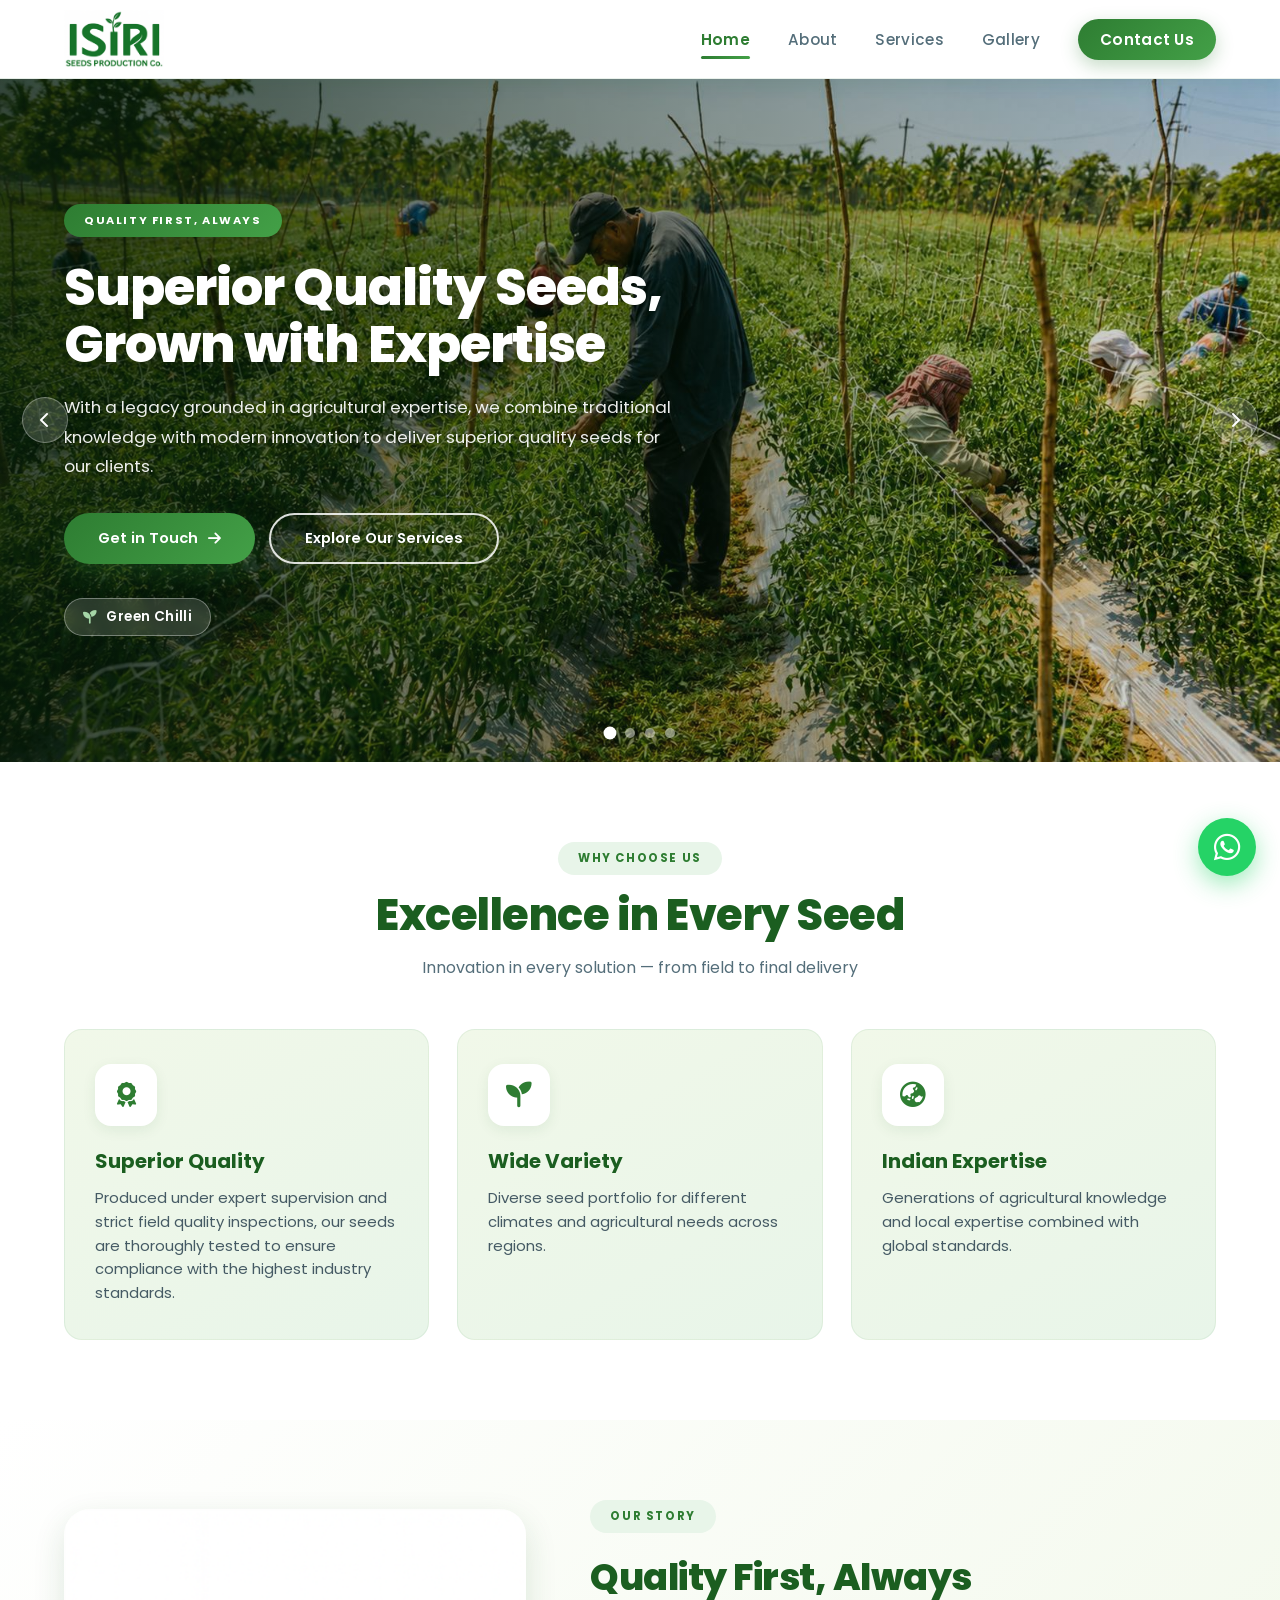
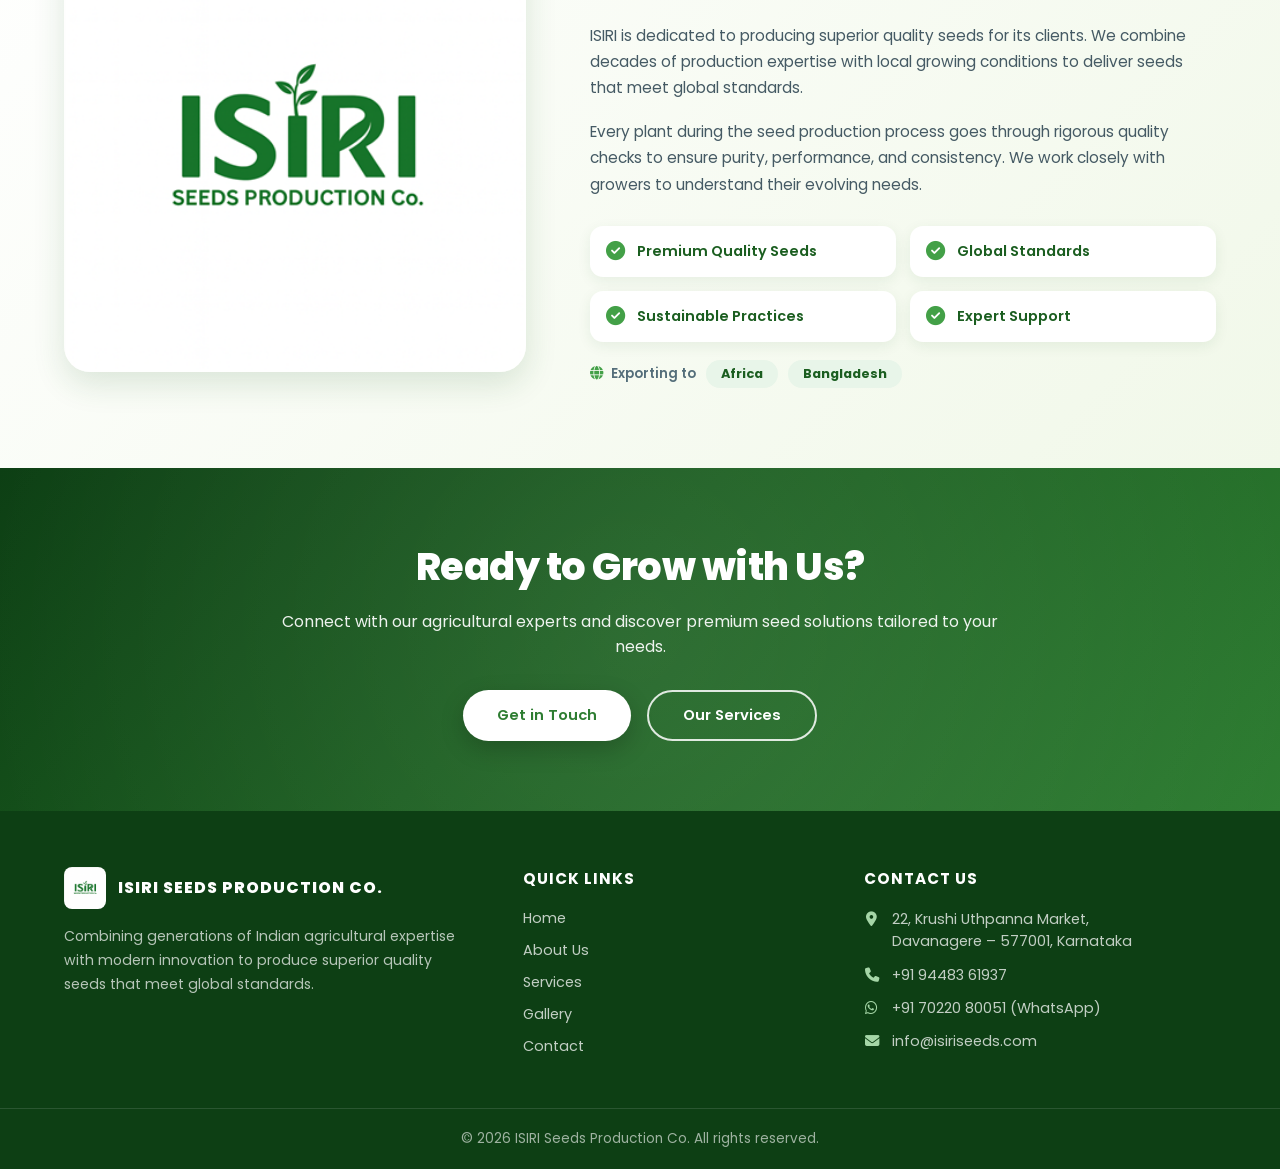
==== commit 2d20ea00: "Show Africa/Bangladesh as small badge tags instead of plain text Co-Authored-By: Claude Sonnet 5 <no" ====
--- a/index.html
+++ b/index.html
@@ -128,7 +128,11 @@
         <div class="about-feature"><i class="fas fa-check-circle"></i><span>Sustainable Practices</span></div>
         <div class="about-feature"><i class="fas fa-check-circle"></i><span>Expert Support</span></div>
       </div>
-      <p class="export-note"><i class="fas fa-globe"></i> Also supplying clients across Africa and Bangladesh.</p>
+      <div class="export-note">
+        <span class="export-label"><i class="fas fa-globe"></i> Exporting to</span>
+        <span class="export-tag">Africa</span>
+        <span class="export-tag">Bangladesh</span>
+      </div>
     </div>
   </div>
 </section>
--- a/site.css
+++ b/site.css
@@ -541,14 +541,29 @@
 .about-feature span { font-weight: 600; font-size: 0.9rem; color: var(--green-800); }
 
 .export-note {
-  margin-top: 16px;
+  margin-top: 18px;
+  display: flex;
+  align-items: center;
+  flex-wrap: wrap;
+  gap: 10px;
+}
+.export-label {
   font-size: 0.82rem;
+  font-weight: 600;
   color: var(--ink-soft);
   display: flex;
   align-items: center;
-  gap: 8px;
-}
-.export-note i { color: var(--green-600); font-size: 0.85rem; }
+  gap: 7px;
+}
+.export-label i { color: var(--green-600); font-size: 0.85rem; }
+.export-tag {
+  background: var(--green-100);
+  color: var(--green-800);
+  font-size: 0.8rem;
+  font-weight: 700;
+  padding: 5px 15px;
+  border-radius: 30px;
+}
 
 /* ===================================================================
    About page
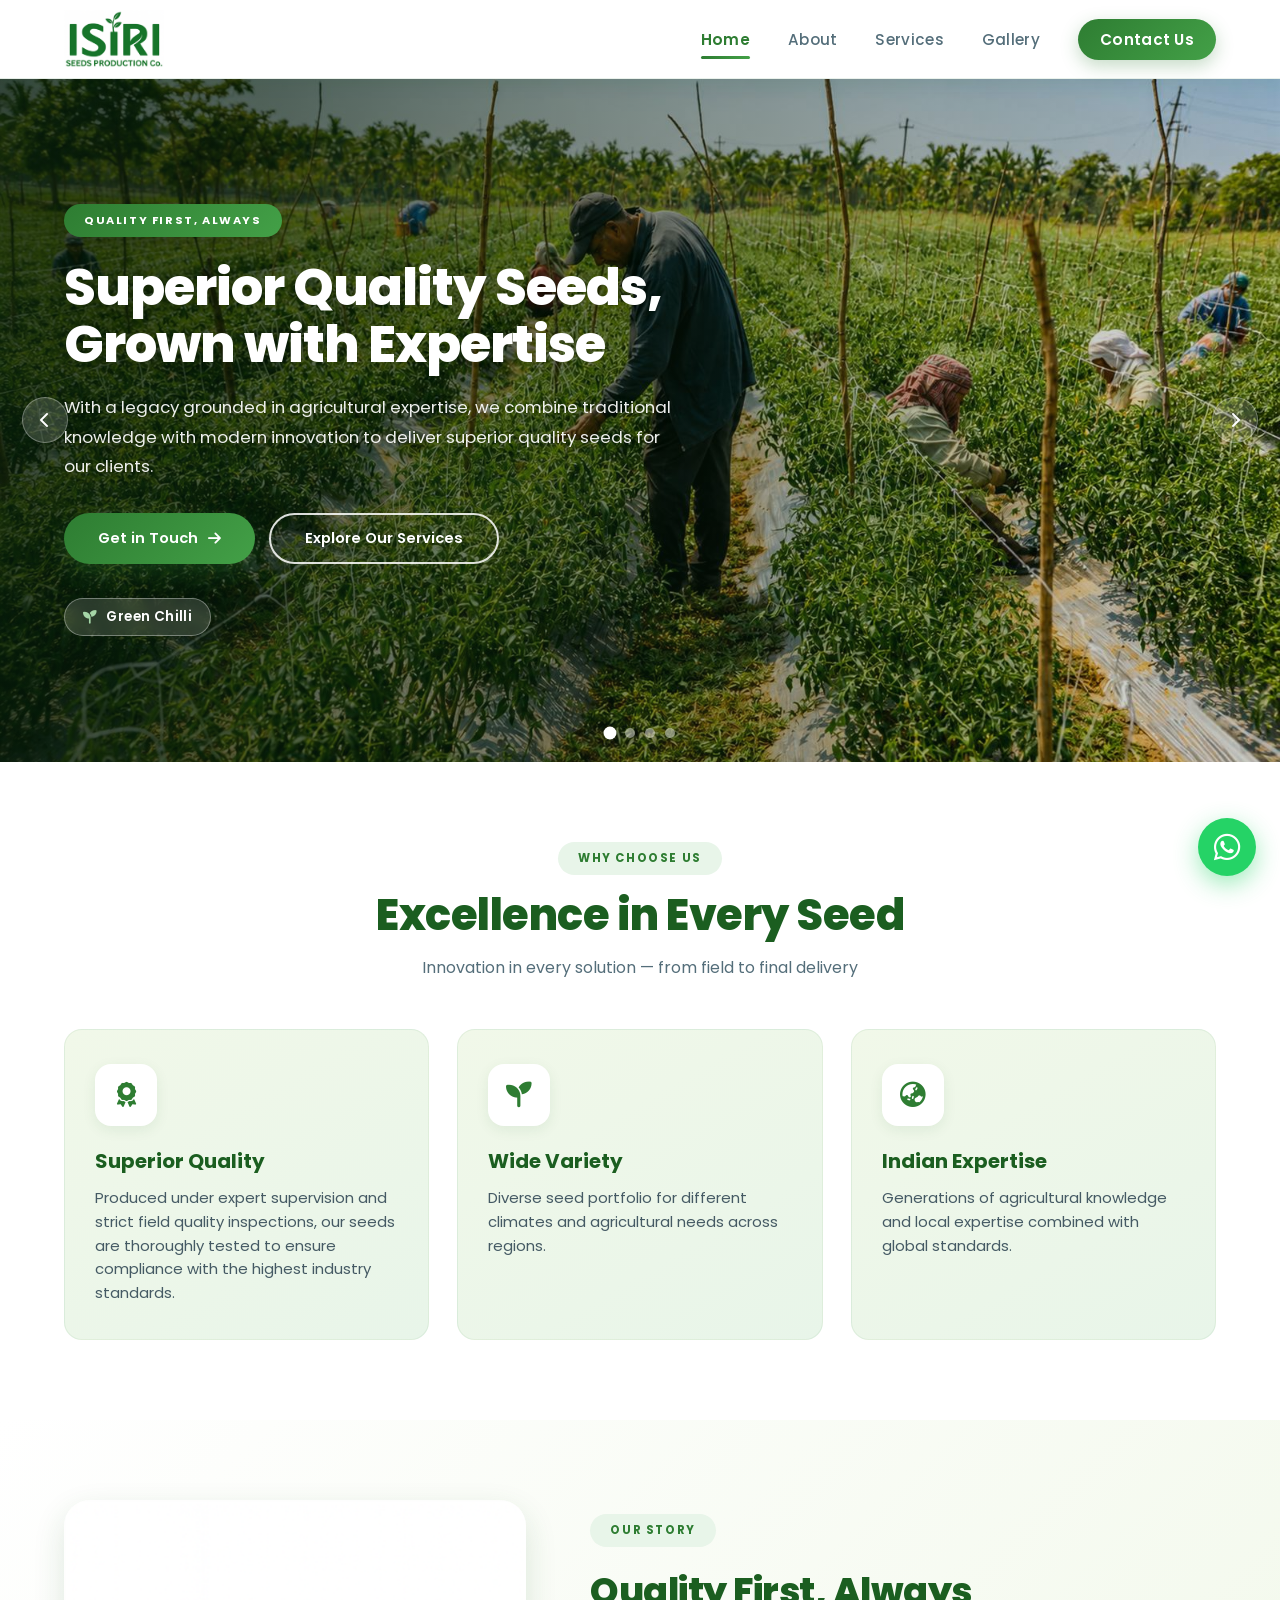
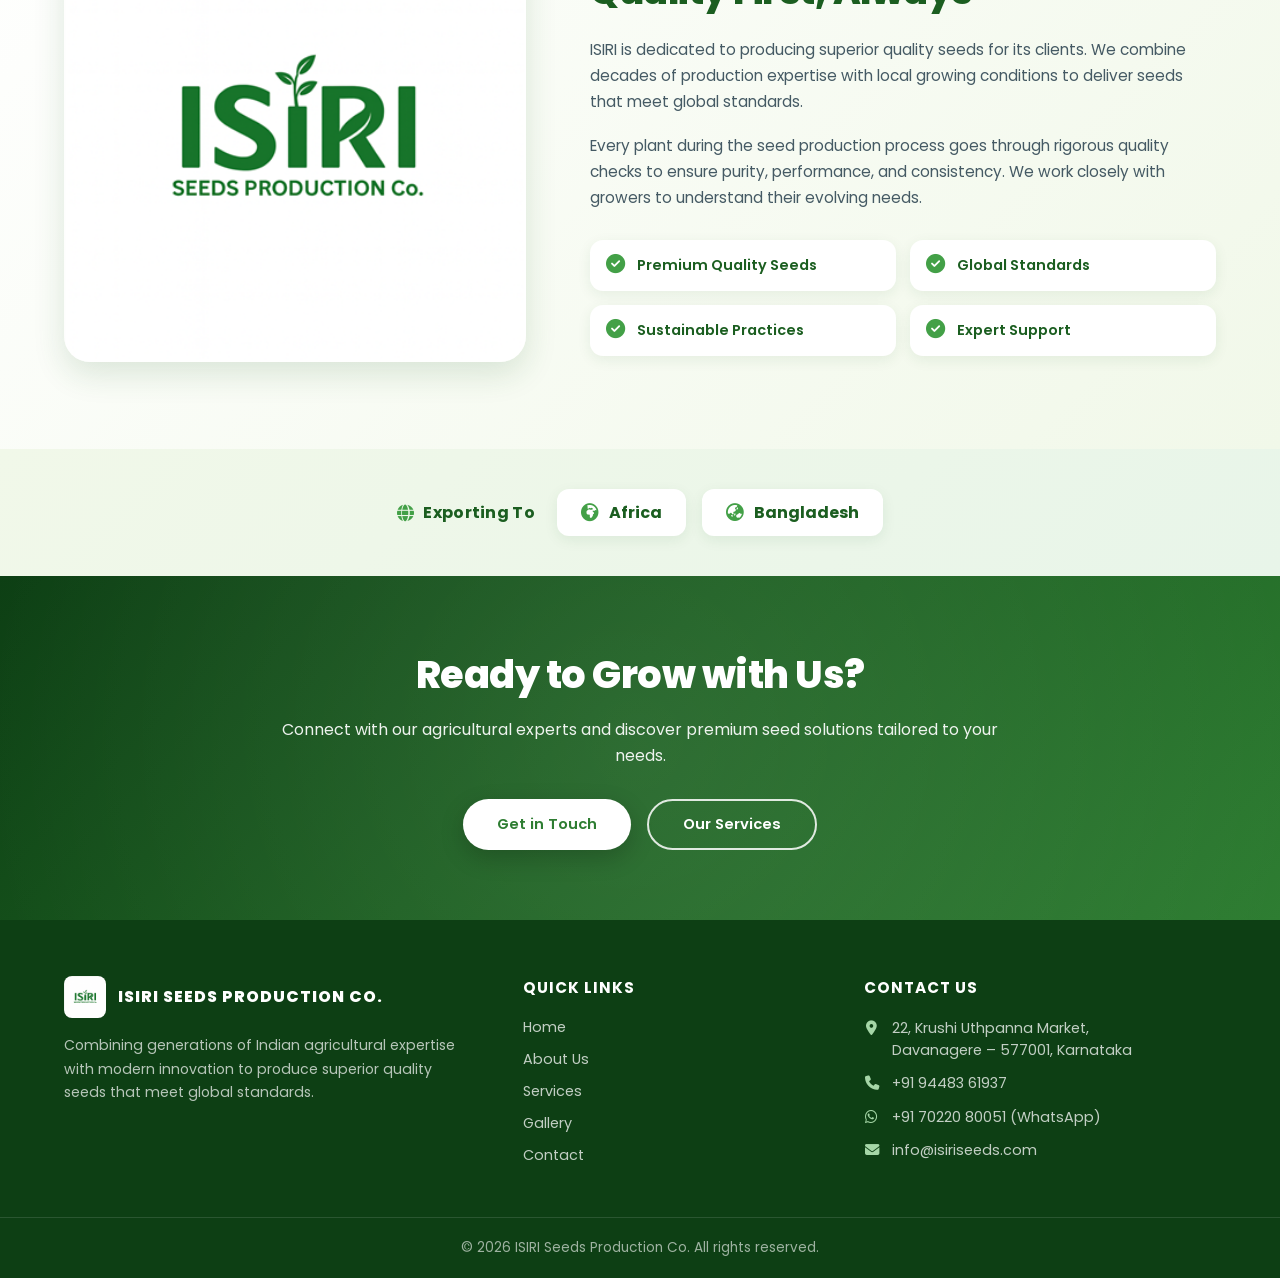
==== commit 4e4a2e71: "Give Africa/Bangladesh mention its own compact banner strip Co-Authored-By: Claude Sonnet 5 <noreply" ====
--- a/index.html
+++ b/index.html
@@ -128,11 +128,16 @@
         <div class="about-feature"><i class="fas fa-check-circle"></i><span>Sustainable Practices</span></div>
         <div class="about-feature"><i class="fas fa-check-circle"></i><span>Expert Support</span></div>
       </div>
-      <div class="export-note">
-        <span class="export-label"><i class="fas fa-globe"></i> Exporting to</span>
-        <span class="export-tag">Africa</span>
-        <span class="export-tag">Bangladesh</span>
-      </div>
+    </div>
+  </div>
+</section>
+
+<section class="export-strip reveal">
+  <div class="export-strip-inner">
+    <span class="export-strip-label"><i class="fas fa-globe"></i> Exporting To</span>
+    <div class="export-strip-items">
+      <div class="export-strip-item"><i class="fas fa-globe-africa"></i> Africa</div>
+      <div class="export-strip-item"><i class="fas fa-globe-asia"></i> Bangladesh</div>
     </div>
   </div>
 </section>
--- a/site.css
+++ b/site.css
@@ -540,30 +540,47 @@
 .about-feature i { font-size: 1.2rem; color: var(--green-600); }
 .about-feature span { font-weight: 600; font-size: 0.9rem; color: var(--green-800); }
 
-.export-note {
-  margin-top: 18px;
-  display: flex;
-  align-items: center;
+.export-strip {
+  padding: 40px 5%;
+  background: linear-gradient(135deg, var(--green-50), var(--green-100));
+}
+.export-strip-inner {
+  max-width: 1300px;
+  margin: 0 auto;
+  display: flex;
+  align-items: center;
+  justify-content: center;
   flex-wrap: wrap;
+  gap: 22px;
+}
+.export-strip-label {
+  font-size: 1rem;
+  font-weight: 700;
+  color: var(--green-800);
+  letter-spacing: 0.3px;
+  display: flex;
+  align-items: center;
+  gap: 9px;
+}
+.export-strip-label i { color: var(--green-600); font-size: 1.05rem; }
+.export-strip-items {
+  display: flex;
+  gap: 16px;
+  flex-wrap: wrap;
+}
+.export-strip-item {
+  background: #fff;
+  padding: 11px 24px;
+  border-radius: 12px;
+  font-weight: 700;
+  font-size: 1rem;
+  color: var(--green-800);
+  box-shadow: var(--shadow-sm);
+  display: flex;
+  align-items: center;
   gap: 10px;
 }
-.export-label {
-  font-size: 0.82rem;
-  font-weight: 600;
-  color: var(--ink-soft);
-  display: flex;
-  align-items: center;
-  gap: 7px;
-}
-.export-label i { color: var(--green-600); font-size: 0.85rem; }
-.export-tag {
-  background: var(--green-100);
-  color: var(--green-800);
-  font-size: 0.8rem;
-  font-weight: 700;
-  padding: 5px 15px;
-  border-radius: 30px;
-}
+.export-strip-item i { color: var(--green-600); font-size: 1.1rem; }
 
 /* ===================================================================
    About page
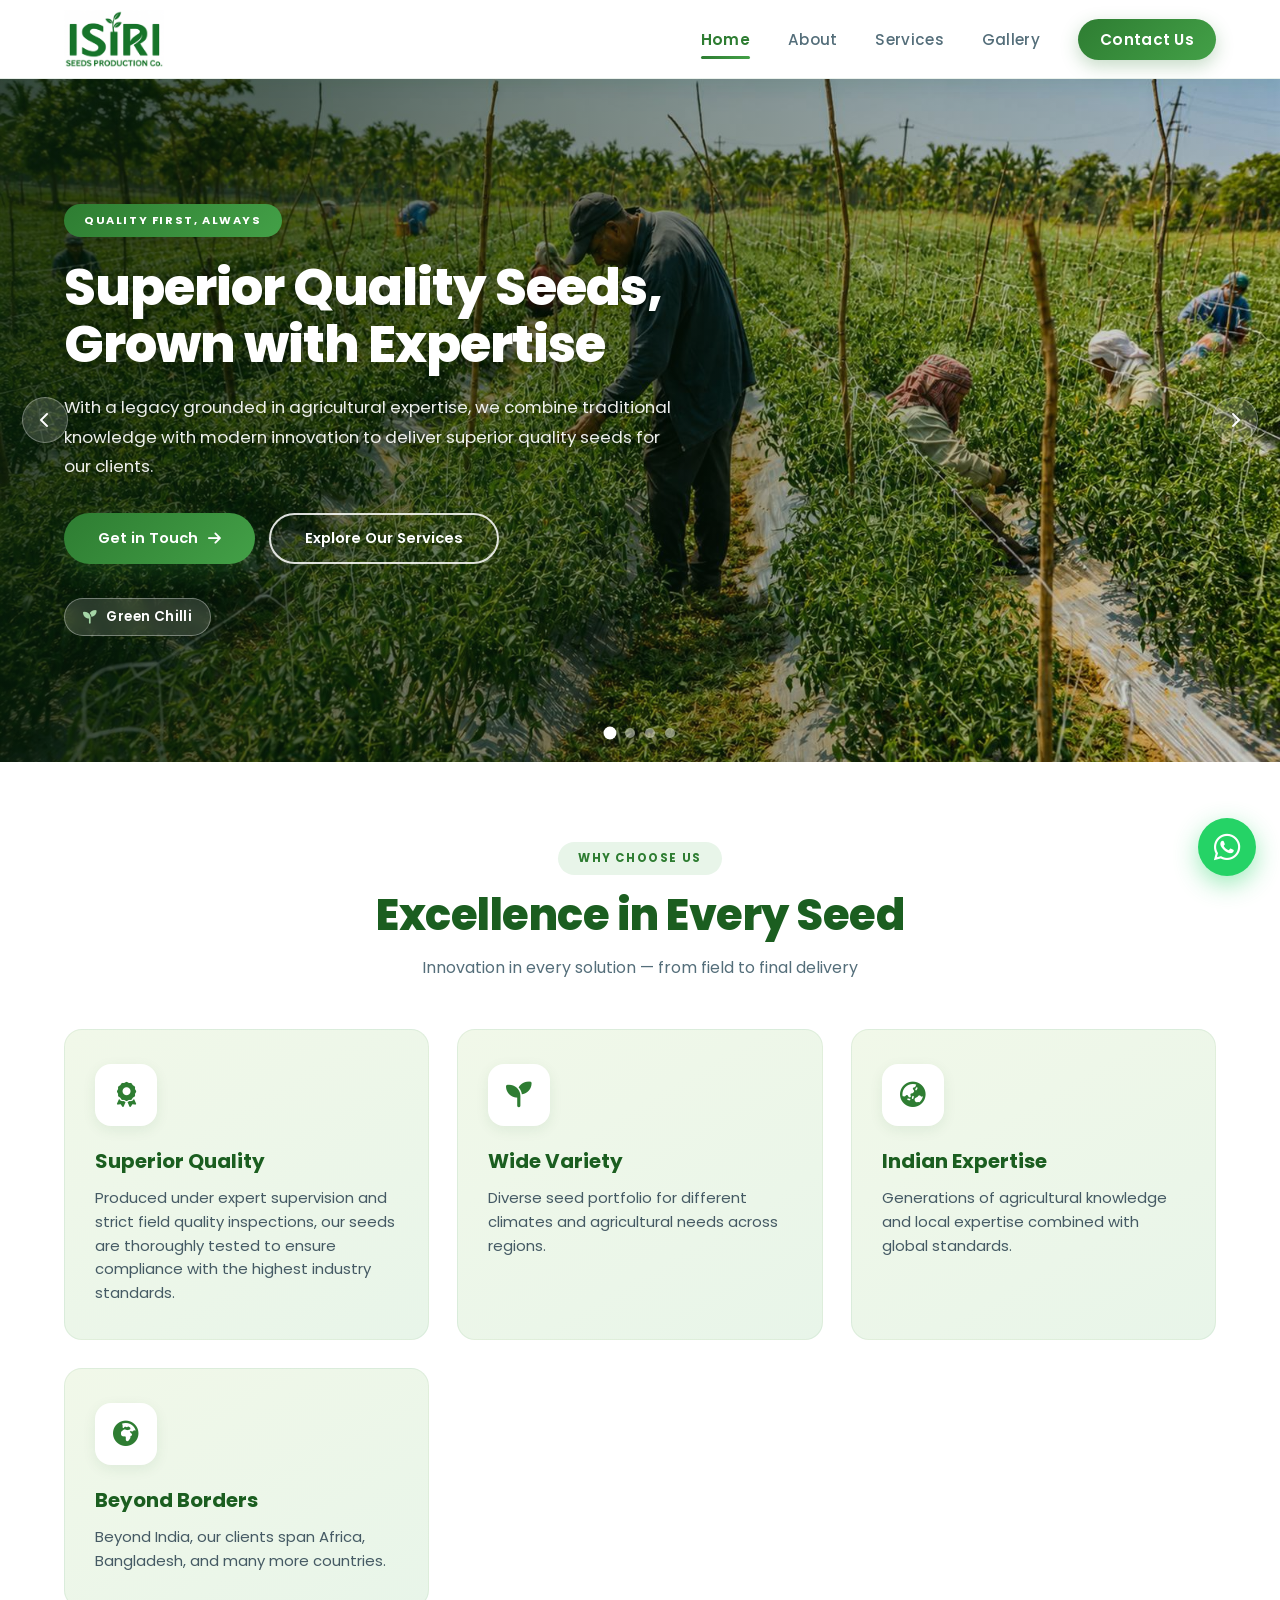
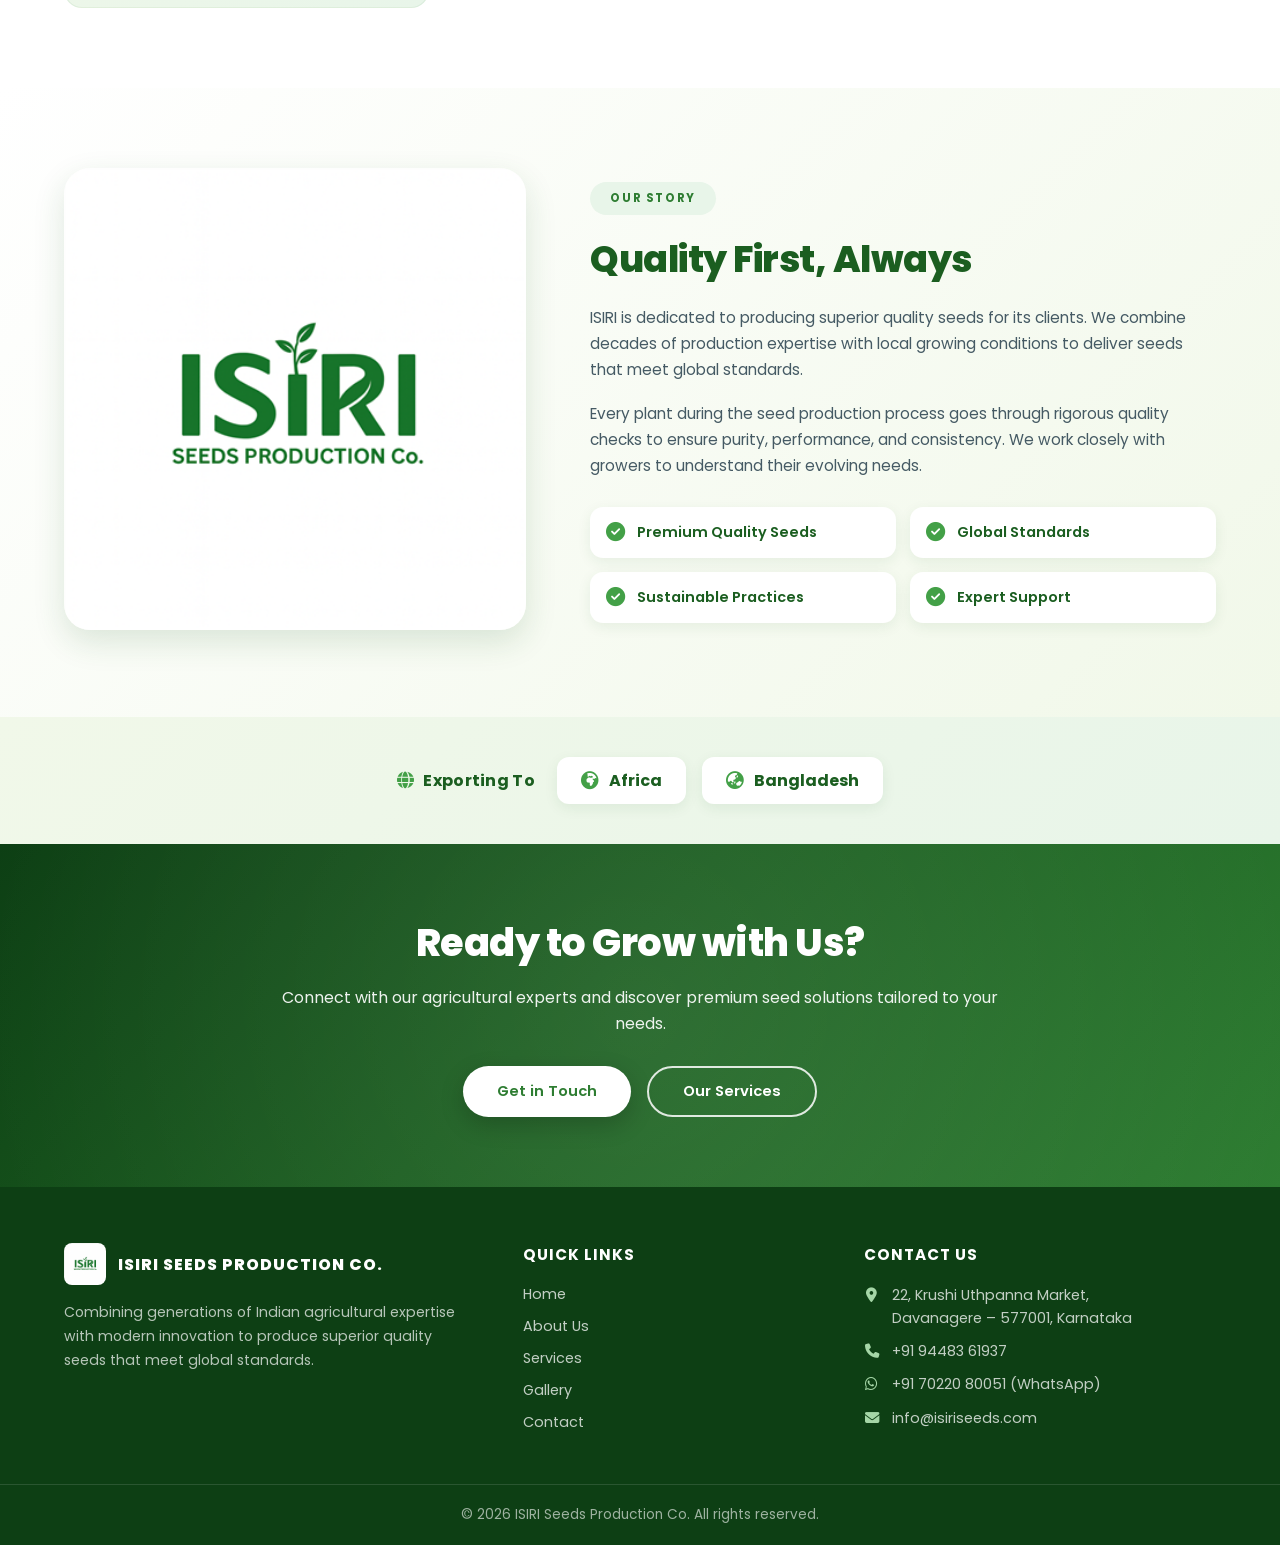
==== commit e3b5b238: "Add Beyond Borders card to Why Choose Us section Co-Authored-By: Claude Sonnet 5 <noreply@anthropic." ====
--- a/index.html
+++ b/index.html
@@ -109,6 +109,11 @@
       <h3>Indian Expertise</h3>
       <p>Generations of agricultural knowledge and local expertise combined with global standards.</p>
     </div>
+    <div class="feature-card reveal">
+      <div class="feature-icon"><i class="fas fa-earth-africa"></i></div>
+      <h3>Beyond Borders</h3>
+      <p>Beyond India, our clients span Africa, Bangladesh, and many more countries.</p>
+    </div>
   </div>
 </section>
 
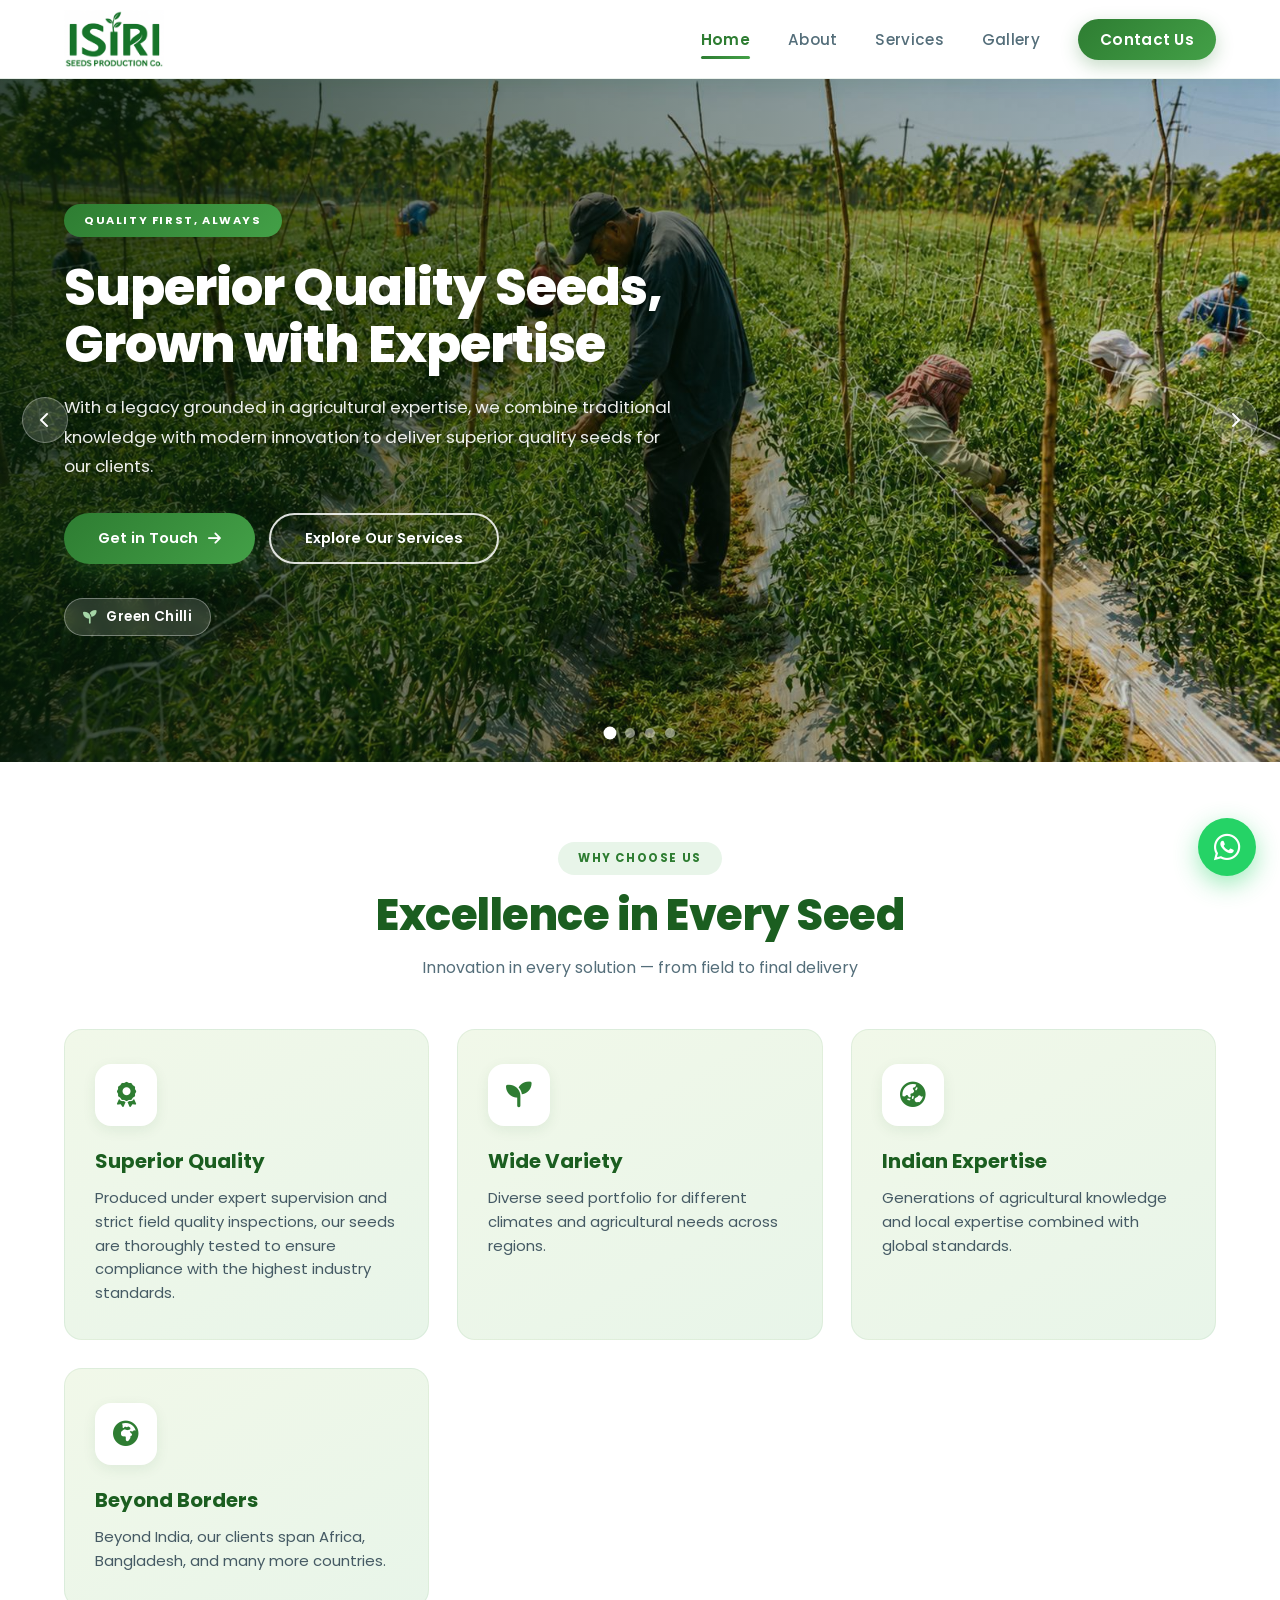
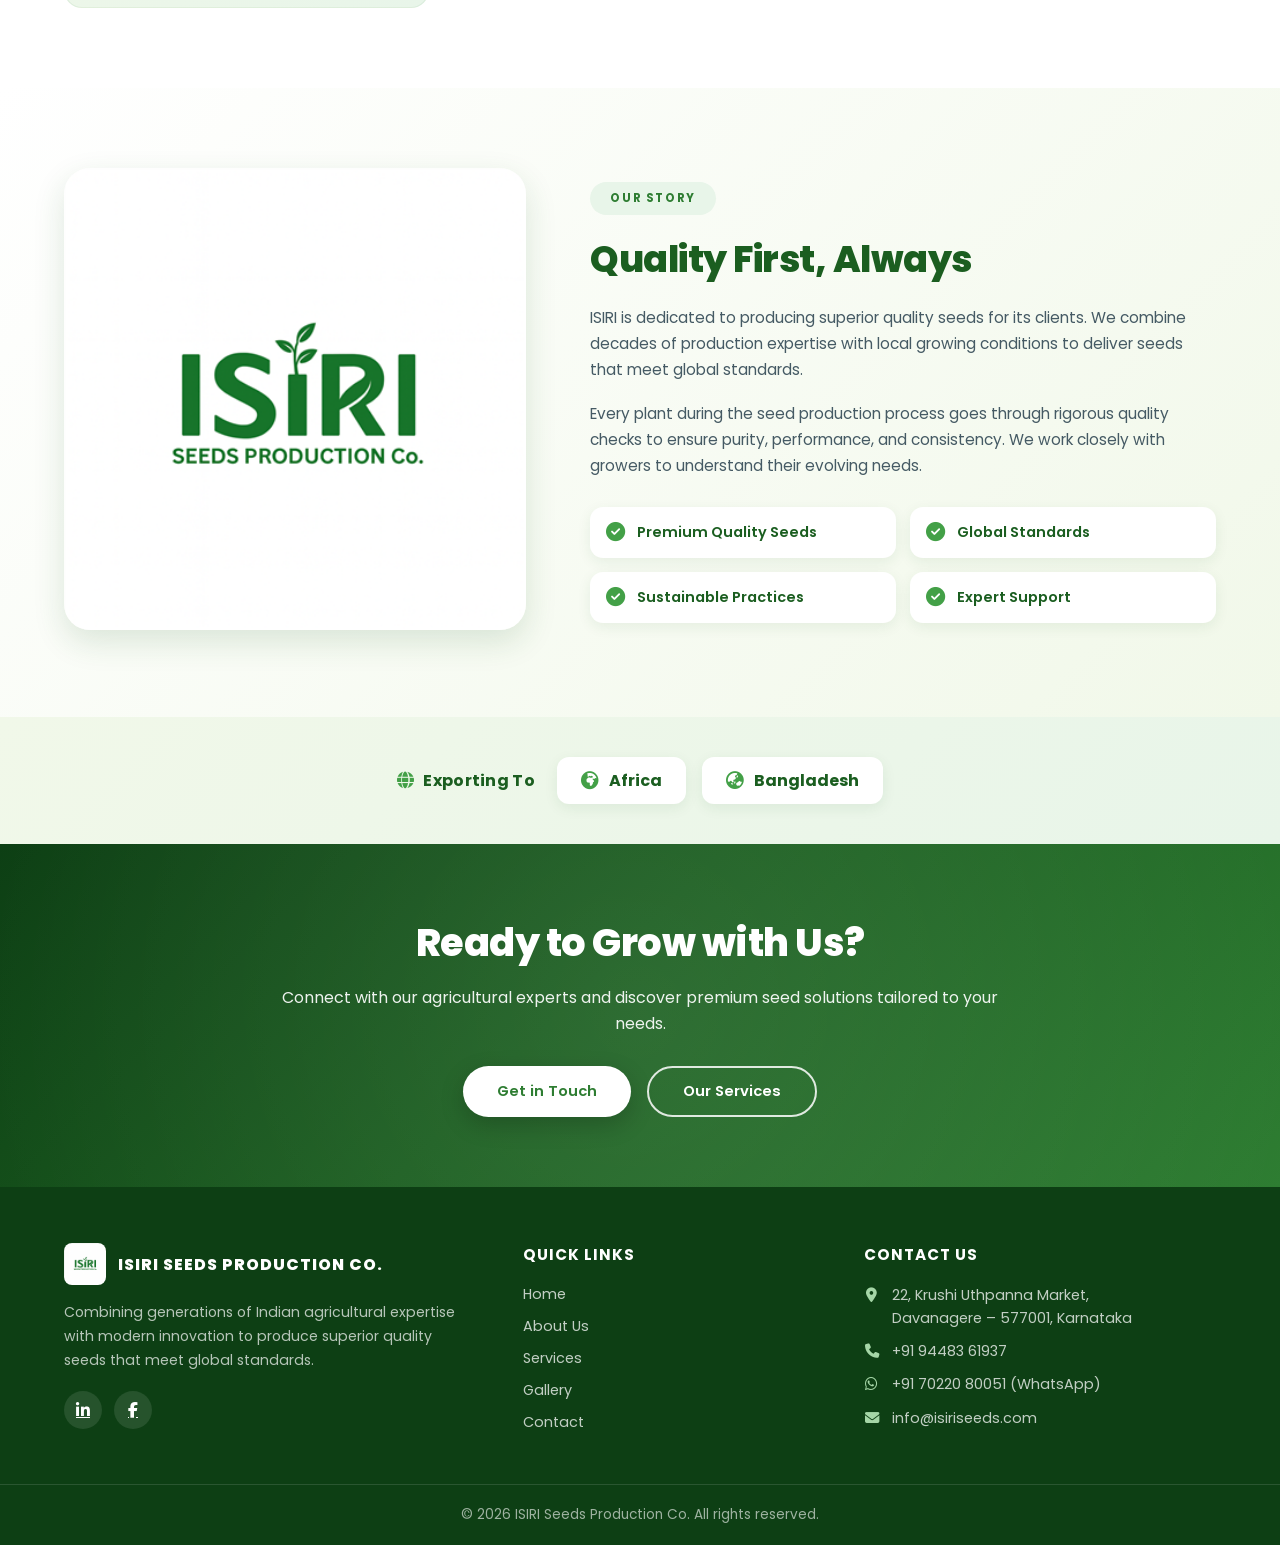
==== commit 45ee380c: "Revert Our Story font-size, add real content instead; add LinkedIn/Facebook footer links Co-Authored" ====
--- a/index.html
+++ b/index.html
@@ -166,6 +166,10 @@
         <span>ISIRI SEEDS PRODUCTION CO.</span>
       </div>
       <p>Combining generations of Indian agricultural expertise with modern innovation to produce superior quality seeds that meet global standards.</p>
+      <div class="footer-social">
+        <a href="https://www.linkedin.com/in/isiriseedsproduction/?skipRedirect=true" target="_blank" rel="noopener" aria-label="ISIRI Seeds on LinkedIn"><i class="fab fa-linkedin-in"></i></a>
+        <a href="https://www.facebook.com/people/Isiri-Seeds-Production-CO/61575597822734/" target="_blank" rel="noopener" aria-label="ISIRI Seeds on Facebook"><i class="fab fa-facebook-f"></i></a>
+      </div>
     </div>
     <div class="footer-col">
       <h4>Quick Links</h4>
--- a/site.css
+++ b/site.css
@@ -280,6 +280,20 @@
 .footer-brand .footer-logo img { height: 42px; border-radius: 8px; }
 .footer-brand .footer-logo span { font-weight: 800; color: #fff; letter-spacing: 1px; font-size: 1rem; }
 .footer-brand p { font-size: 0.88rem; line-height: 1.7; color: rgba(255,255,255,0.7); }
+.footer-social { display: flex; gap: 12px; margin-top: 18px; }
+.footer-social a {
+  width: 38px;
+  height: 38px;
+  border-radius: 50%;
+  background: rgba(255,255,255,0.1);
+  color: #fff;
+  display: flex;
+  align-items: center;
+  justify-content: center;
+  font-size: 1rem;
+  transition: background 0.3s ease, transform 0.3s ease;
+}
+.footer-social a:hover { background: var(--green-600); transform: translateY(-3px); }
 
 .footer-col h4 {
   color: #fff;
@@ -589,16 +603,8 @@
   max-width: 1200px;
   margin: 0 auto;
   padding: 72px 5%;
-  display: grid;
-  grid-template-columns: 0.8fr 1.2fr;
-  gap: 56px;
-  align-items: center;
-}
-.story-image img {
-  width: 100%;
-  border-radius: 22px;
-  box-shadow: var(--shadow-md);
-}
+}
+.story-text { text-align: center; max-width: 880px; margin: 0 auto; }
 .story-text h2 {
   font-size: clamp(1.6rem, 3.5vw, 2.2rem);
   color: var(--green-800);
@@ -606,8 +612,8 @@
   margin-bottom: 16px;
   letter-spacing: -0.5px;
 }
-.story-text p { font-size: 0.96rem; color: #455a64; line-height: 1.7; margin-bottom: 16px; }
-.quick-features { display: flex; flex-wrap: wrap; gap: 10px; margin-top: 22px; }
+.story-text p { font-size: 0.96rem; color: #455a64; line-height: 1.7; margin-bottom: 16px; text-align: left; }
+.quick-features { display: flex; flex-wrap: wrap; justify-content: center; gap: 10px; margin-top: 22px; }
 .quick-features .feature {
   background: var(--green-100);
   color: var(--green-800);
@@ -1006,9 +1012,8 @@
    Responsive
    =================================================================== */
 @media (max-width: 1024px) {
-  .about-content, .story-section { grid-template-columns: 1fr; gap: 44px; }
+  .about-content { grid-template-columns: 1fr; gap: 44px; }
   .leadership-grid { grid-template-columns: 1fr; }
-  .story-image { max-width: 420px; margin: 0 auto; }
 }
 
 @media (max-width: 860px) {
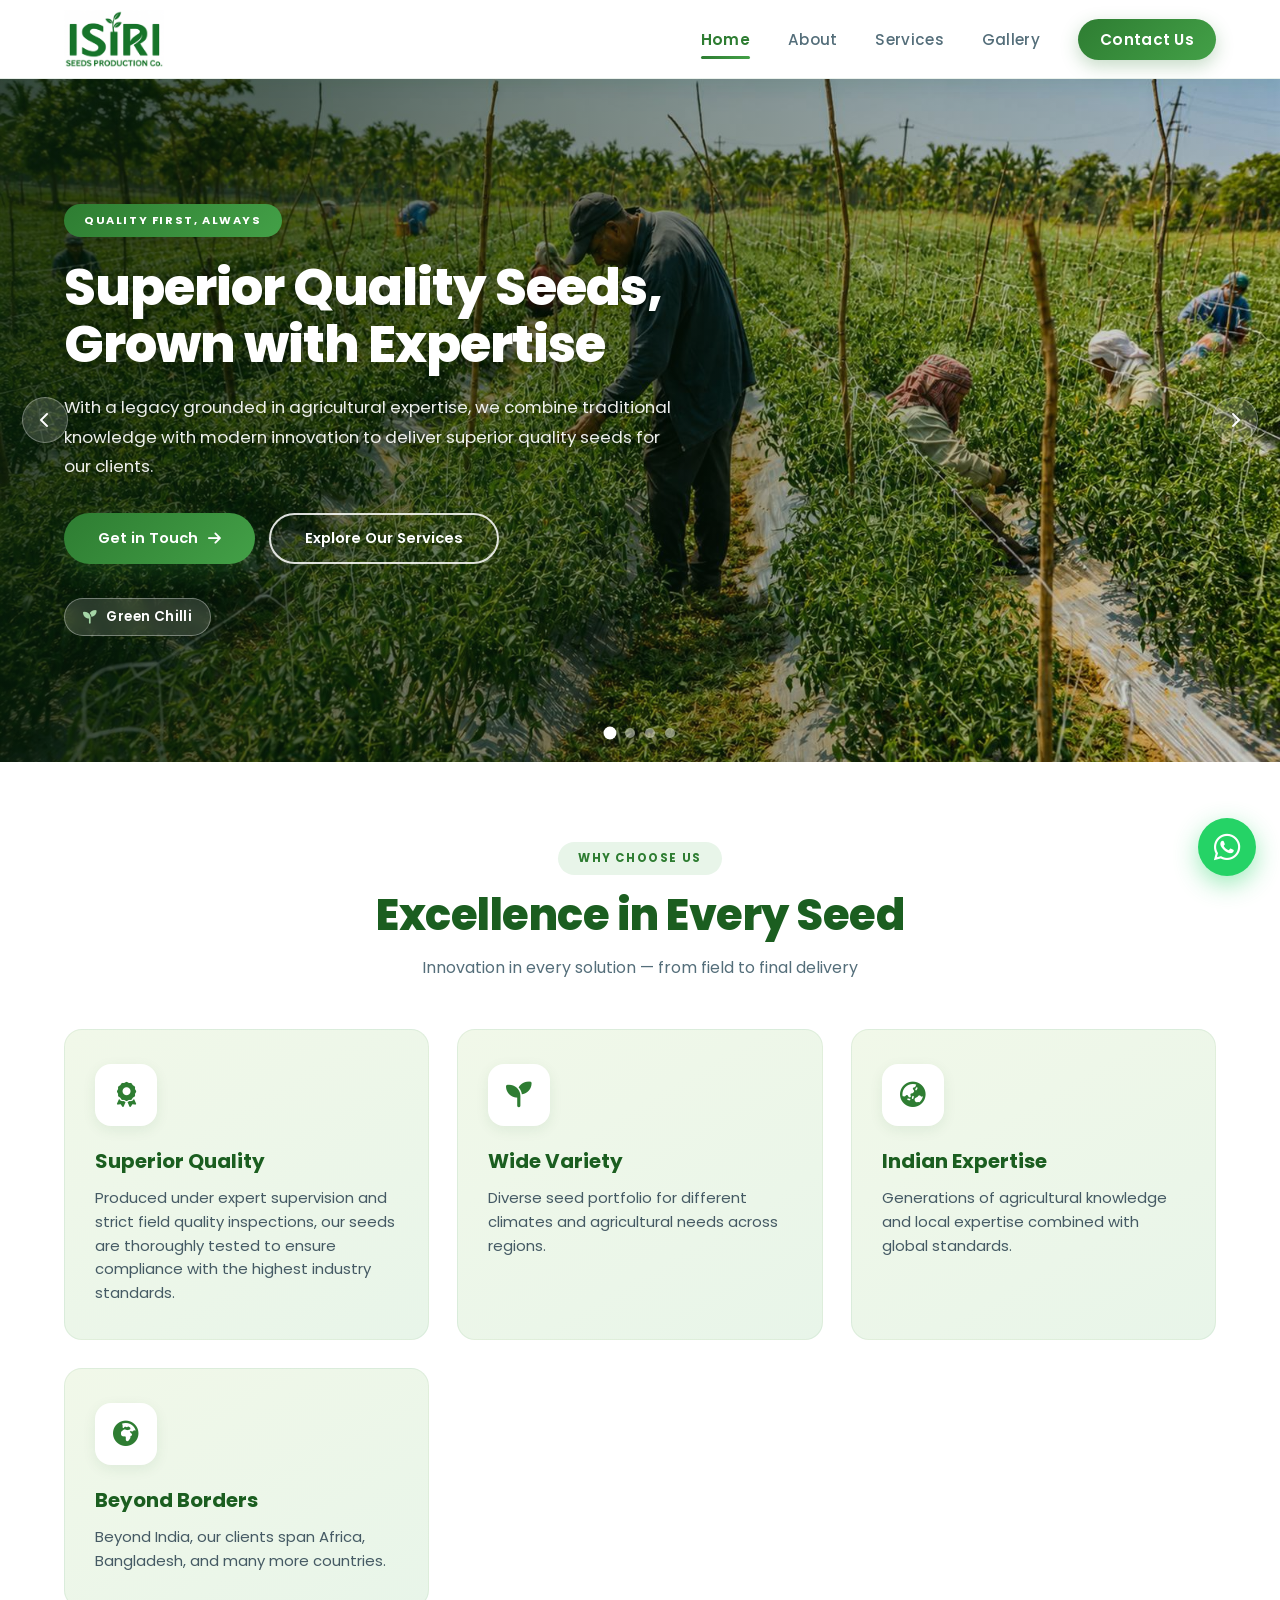
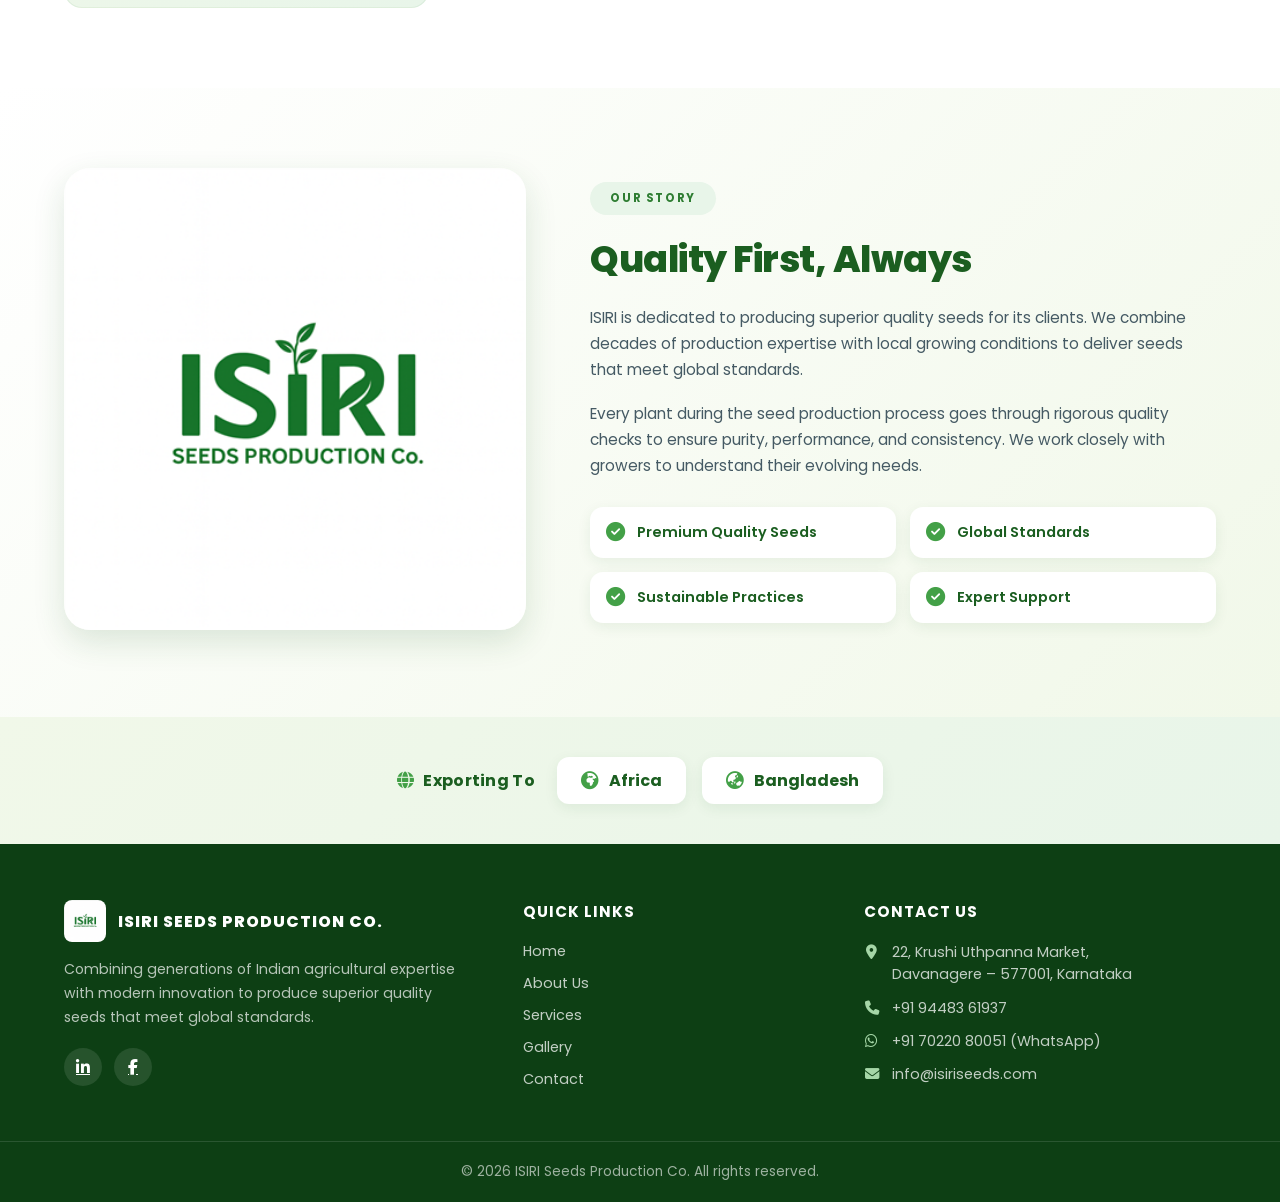
==== commit 683f730e: "Remove repeated Get in Touch CTA banners from inner pages Co-Authored-By: Claude Sonnet 5 <noreply@a" ====
--- a/index.html
+++ b/index.html
@@ -147,17 +147,6 @@
   </div>
 </section>
 
-<section class="cta">
-  <div class="cta-content">
-    <h2>Ready to Grow with Us?</h2>
-    <p>Connect with our agricultural experts and discover premium seed solutions tailored to your needs.</p>
-    <div class="cta-buttons">
-      <a href="contact.html" class="btn-white">Get in Touch</a>
-      <a href="services.html" class="btn-outline">Our Services</a>
-    </div>
-  </div>
-</section>
-
 <footer>
   <div class="footer-grid">
     <div class="footer-brand">
--- a/site.css
+++ b/site.css
@@ -895,6 +895,33 @@
   font-size: 2.2rem;
   cursor: pointer;
   line-height: 1;
+}
+.lightbox-arrow {
+  position: absolute;
+  top: 50%;
+  transform: translateY(-50%);
+  z-index: 3;
+  width: 50px;
+  height: 50px;
+  border-radius: 50%;
+  border: 1px solid rgba(255,255,255,0.3);
+  cursor: pointer;
+  background: rgba(255,255,255,0.16);
+  color: #fff;
+  font-size: 1.1rem;
+  display: flex;
+  align-items: center;
+  justify-content: center;
+  transition: background 0.3s ease;
+}
+.lightbox-arrow:hover { background: rgba(255,255,255,0.32); }
+.lightbox-prev { left: 20px; }
+.lightbox-next { right: 20px; }
+
+@media (max-width: 640px) {
+  .lightbox-arrow { width: 40px; height: 40px; font-size: 0.9rem; }
+  .lightbox-prev { left: 8px; }
+  .lightbox-next { right: 8px; }
 }
 
 /* ===================================================================
@@ -1040,7 +1067,7 @@
   nav a { font-size: 1rem; padding: 11px 0; width: 100%; }
   nav a::after { display: none; }
   nav a.active { color: var(--green-700); }
-  .nav-cta { text-align: center; justify-content: center; margin-top: 12px; display: inline-flex; }
+  .nav-cta { width: fit-content; text-align: center; justify-content: center; margin-top: 12px; padding: 8px 20px !important; font-size: 0.85rem !important; display: inline-flex; }
   .nav-backdrop {
     display: none;
     position: fixed;
@@ -1055,8 +1082,8 @@
 
 @media (max-width: 768px) {
   .hero-slider { min-height: 68vh; padding: 60px 5% 70px; }
-  .hero-buttons { gap: 10px; }
-  .hero-buttons a { flex: 1 1 auto; }
+  .hero-buttons { gap: 10px; flex-wrap: nowrap; }
+  .hero-buttons a { flex: 1 1 0; padding: 12px 10px; font-size: 0.85rem; white-space: nowrap; }
   .hs-arrow { width: 38px; height: 38px; font-size: 0.85rem; }
   .hs-prev { left: 10px; }
   .hs-next { right: 10px; }
@@ -1078,7 +1105,45 @@
 @media (max-width: 480px) {
   .page-hero { padding: 44px 5% 38px; }
   .hero-slider { min-height: 62vh; }
-  .gallery-grid { grid-template-columns: 1fr; }
-  .gallery-item img { height: 230px; }
-  .cta-buttons a { width: 100%; }
-}
+  .hero-badge { margin-bottom: 14px; }
+  .hs-text h1 { font-size: 1.35rem; margin-bottom: 10px; }
+  .hs-text p { font-size: 0.78rem; margin-bottom: 14px; }
+  .gallery-grid { grid-template-columns: repeat(3, 1fr); gap: 8px; }
+  .gallery-item img { height: 100px; }
+  .cta-buttons { flex-wrap: nowrap; gap: 10px; }
+  .cta-buttons a { flex: 1 1 0; width: auto; padding: 13px 10px; font-size: 0.82rem; white-space: nowrap; }
+
+  .team-members-section { grid-template-columns: repeat(2, 1fr); gap: 12px; }
+  .member-card { padding: 14px 12px; }
+  .member-card h4 { font-size: 0.88rem; }
+  .member-role { font-size: 0.6rem; margin-bottom: 6px; }
+  .member-card p { font-size: 0.74rem; }
+
+  .features-grid { grid-template-columns: repeat(2, 1fr); gap: 12px; }
+  .feature-card { padding: 20px 14px; }
+  .feature-icon { width: 44px; height: 44px; margin-bottom: 12px; border-radius: 12px; }
+  .feature-icon i { font-size: 1.15rem; }
+  .feature-card h3 { font-size: 0.98rem; margin-bottom: 6px; }
+  .feature-card p { font-size: 0.78rem; }
+
+  .leadership-grid { grid-template-columns: repeat(2, 1fr); gap: 12px; }
+  .leader-card { padding: 16px 12px; }
+  .leader-avatar { width: 56px; height: 56px; min-width: 56px; font-size: 1.05rem; margin-bottom: 4px; }
+  .leader-info h3 { font-size: 0.9rem; }
+  .leader-info .role { font-size: 0.62rem; margin-bottom: 6px; }
+  .leader-info .exp { font-size: 0.6rem; padding: 2px 8px; margin-bottom: 6px; }
+  .leader-info p { font-size: 0.74rem; margin-bottom: 8px; }
+  .expertise span { font-size: 0.62rem; padding: 3px 8px; }
+
+  .services-grid { grid-template-columns: repeat(2, 1fr); gap: 12px; }
+  .service-card { padding: 20px 12px; }
+  .service-icon { width: 48px; height: 48px; margin-bottom: 12px; }
+  .service-icon i { font-size: 1.3rem; }
+  .service-card h3 { font-size: 0.95rem; margin-bottom: 6px; }
+  .service-card p { font-size: 0.76rem; }
+
+  .process-timeline { grid-template-columns: repeat(2, 1fr); gap: 20px; }
+  .timeline-icon { width: 50px; height: 50px; margin-bottom: 10px; font-size: 1.15rem; }
+  .timeline-item h4 { font-size: 0.92rem; margin-bottom: 5px; }
+  .timeline-item p { font-size: 0.76rem; }
+}
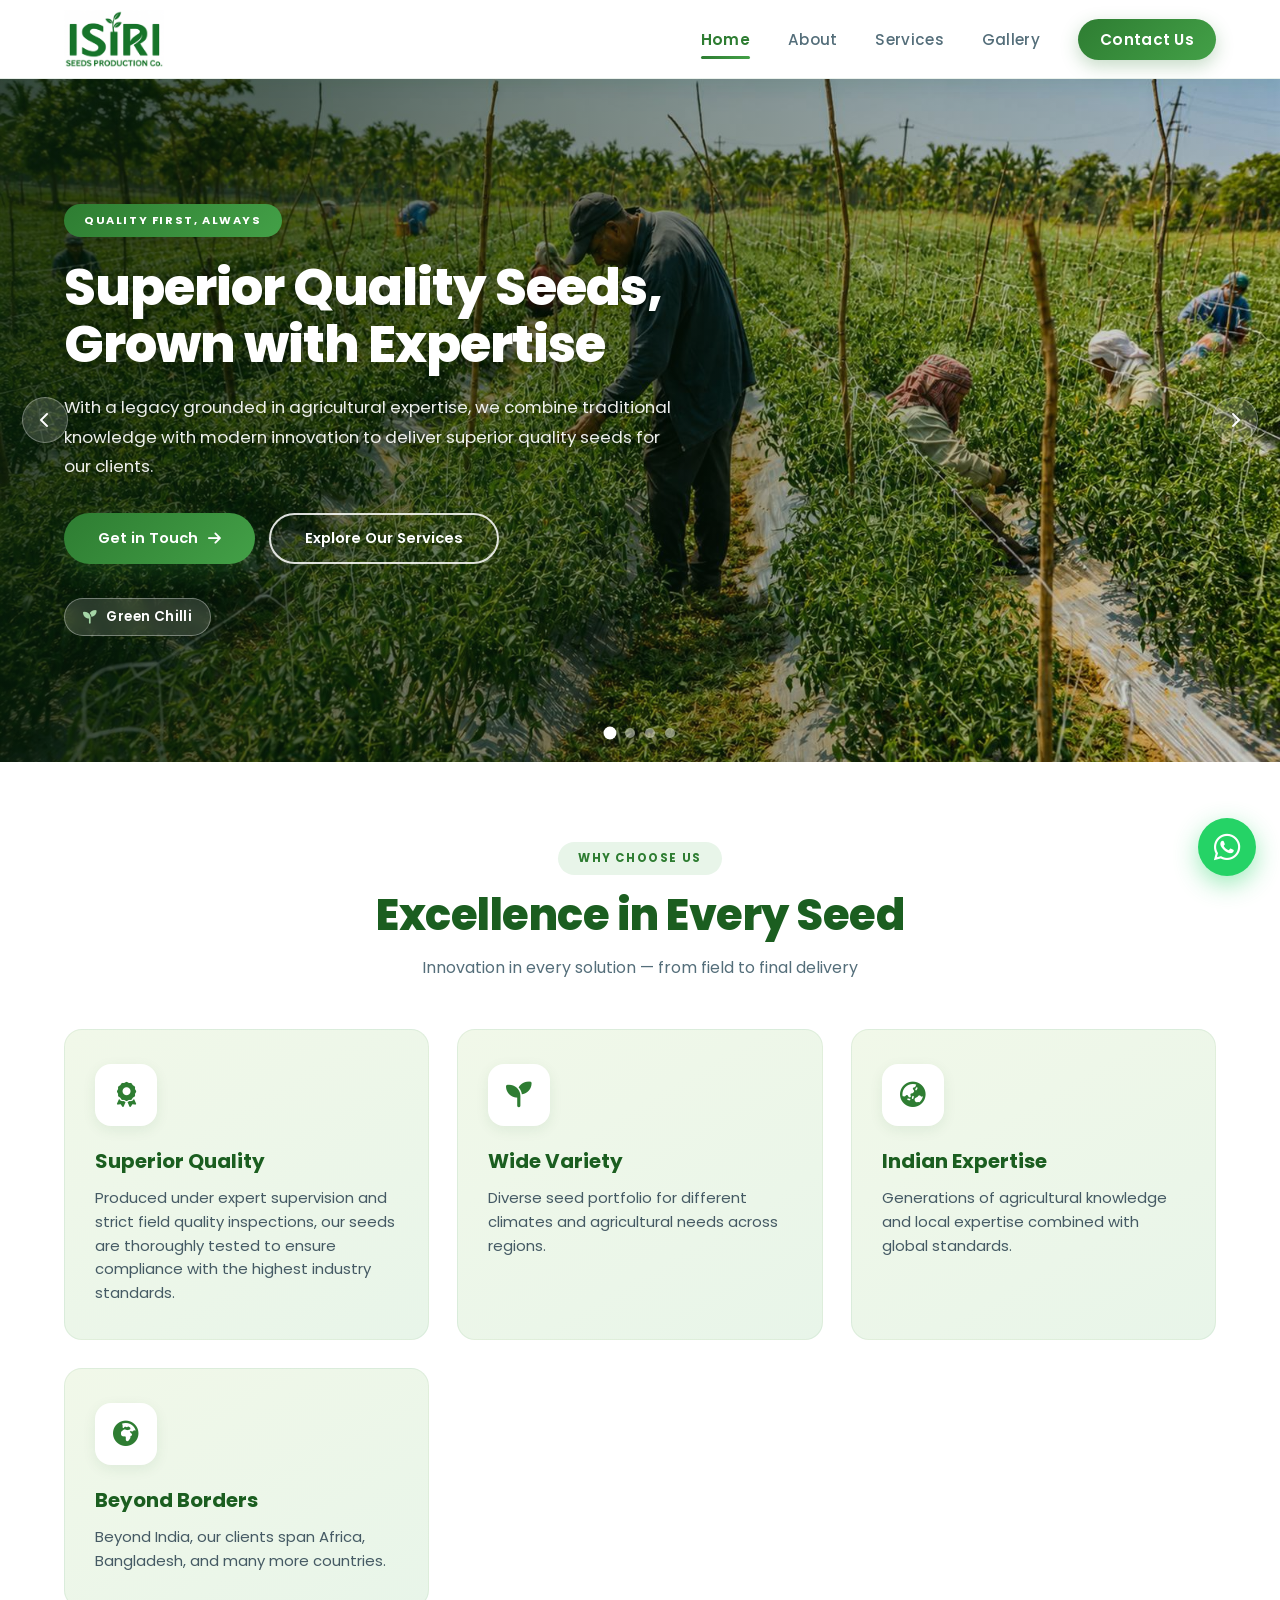
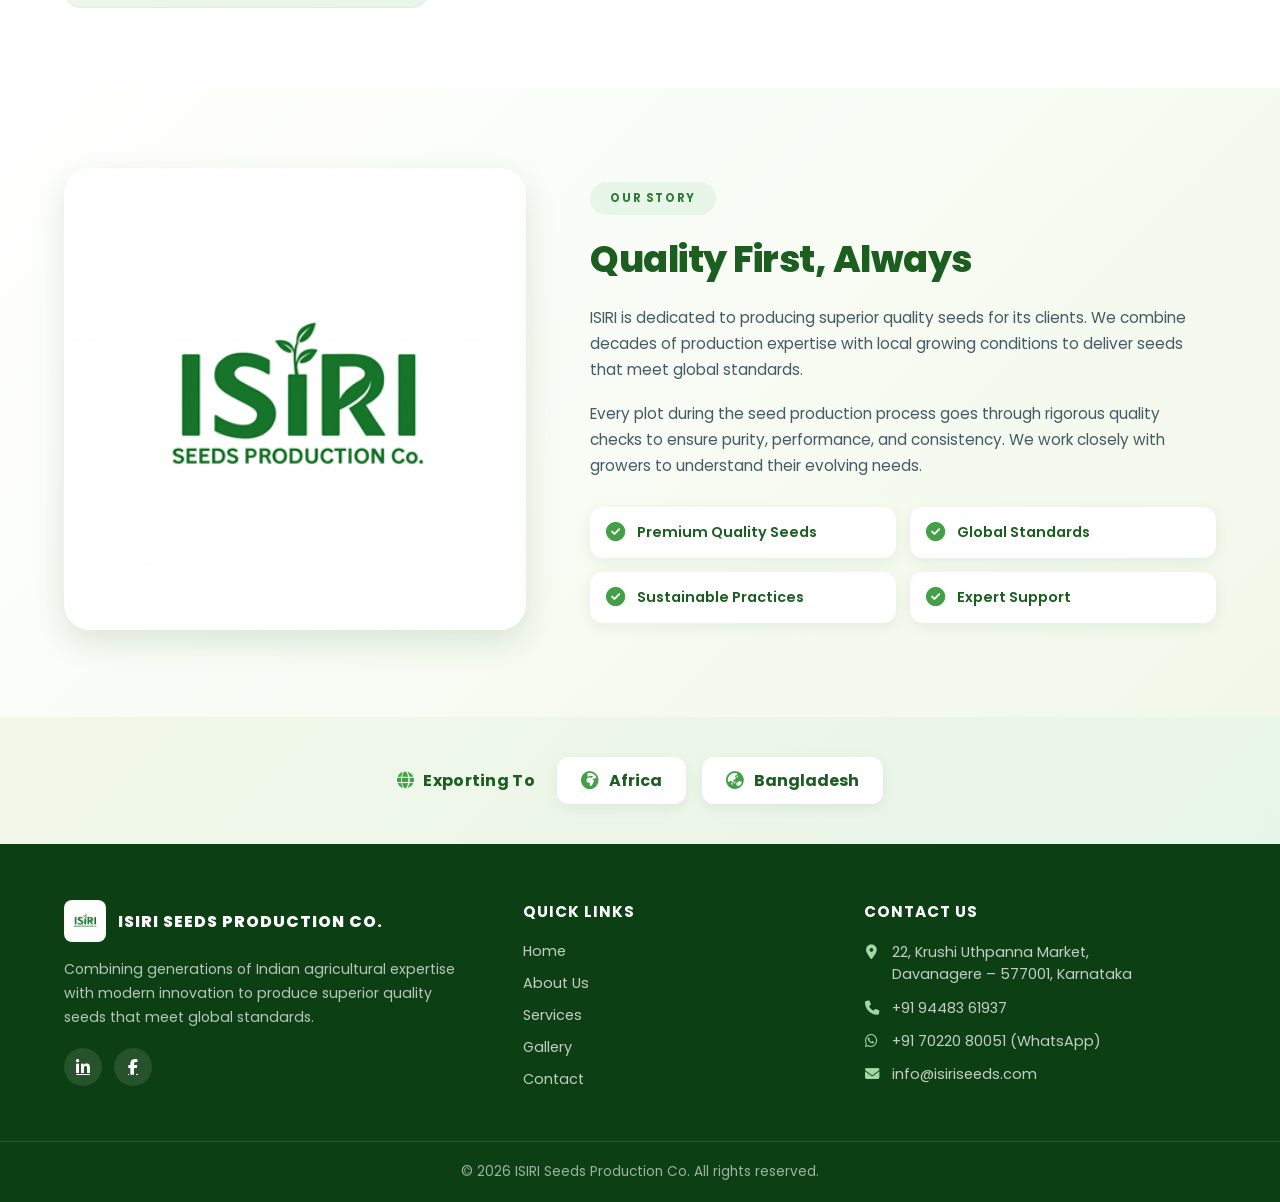
==== commit c1adcb9d: "Update index.html" ====
--- a/index.html
+++ b/index.html
@@ -126,7 +126,7 @@
       <div class="section-badge">Our Story</div>
       <h2>Quality First, Always</h2>
       <p>ISIRI is dedicated to producing superior quality seeds for its clients. We combine decades of production expertise with local growing conditions to deliver seeds that meet global standards.</p>
-      <p>Every plant during the seed production process goes through rigorous quality checks to ensure purity, performance, and consistency. We work closely with growers to understand their evolving needs.</p>
+      <p>Every plot during the seed production process goes through rigorous quality checks to ensure purity, performance, and consistency. We work closely with growers to understand their evolving needs.</p>
       <div class="about-features">
         <div class="about-feature"><i class="fas fa-check-circle"></i><span>Premium Quality Seeds</span></div>
         <div class="about-feature"><i class="fas fa-check-circle"></i><span>Global Standards</span></div>
--- a/site.css
+++ b/site.css
@@ -605,7 +605,7 @@
   padding: 72px 5%;
 }
 .story-text { text-align: center; max-width: 880px; margin: 0 auto; }
-.story-text h2 {
+.story-text h1 {
   font-size: clamp(1.6rem, 3.5vw, 2.2rem);
   color: var(--green-800);
   font-weight: 800;
@@ -1052,14 +1052,15 @@
   nav {
     position: fixed;
     top: 0;
-    right: -290px;
-    width: 280px;
+    right: -240px;
+    width: 220px;
+    max-width: 65vw;
     height: 100vh;
     background: #ffffff;
     flex-direction: column;
     align-items: flex-start;
     gap: 6px;
-    padding: 90px 30px 30px;
+    padding: 90px 24px 30px;
     box-shadow: -12px 0 40px rgba(27,94,32,0.15);
     transition: right 0.35s cubic-bezier(0.25, 0.46, 0.45, 0.94);
   }
@@ -1081,7 +1082,7 @@
 }
 
 @media (max-width: 768px) {
-  .hero-slider { min-height: 68vh; padding: 60px 5% 70px; }
+  .hero-slider { min-height: calc(100vh - 72px); padding: 60px 5% 70px; }
   .hero-buttons { gap: 10px; flex-wrap: nowrap; }
   .hero-buttons a { flex: 1 1 0; padding: 12px 10px; font-size: 0.85rem; white-space: nowrap; }
   .hs-arrow { width: 38px; height: 38px; font-size: 0.85rem; }
@@ -1104,7 +1105,7 @@
 
 @media (max-width: 480px) {
   .page-hero { padding: 44px 5% 38px; }
-  .hero-slider { min-height: 62vh; }
+  .hero-slider { min-height: calc(100vh - 72px); }
   .hero-badge { margin-bottom: 14px; }
   .hs-text h1 { font-size: 1.35rem; margin-bottom: 10px; }
   .hs-text p { font-size: 0.78rem; margin-bottom: 14px; }
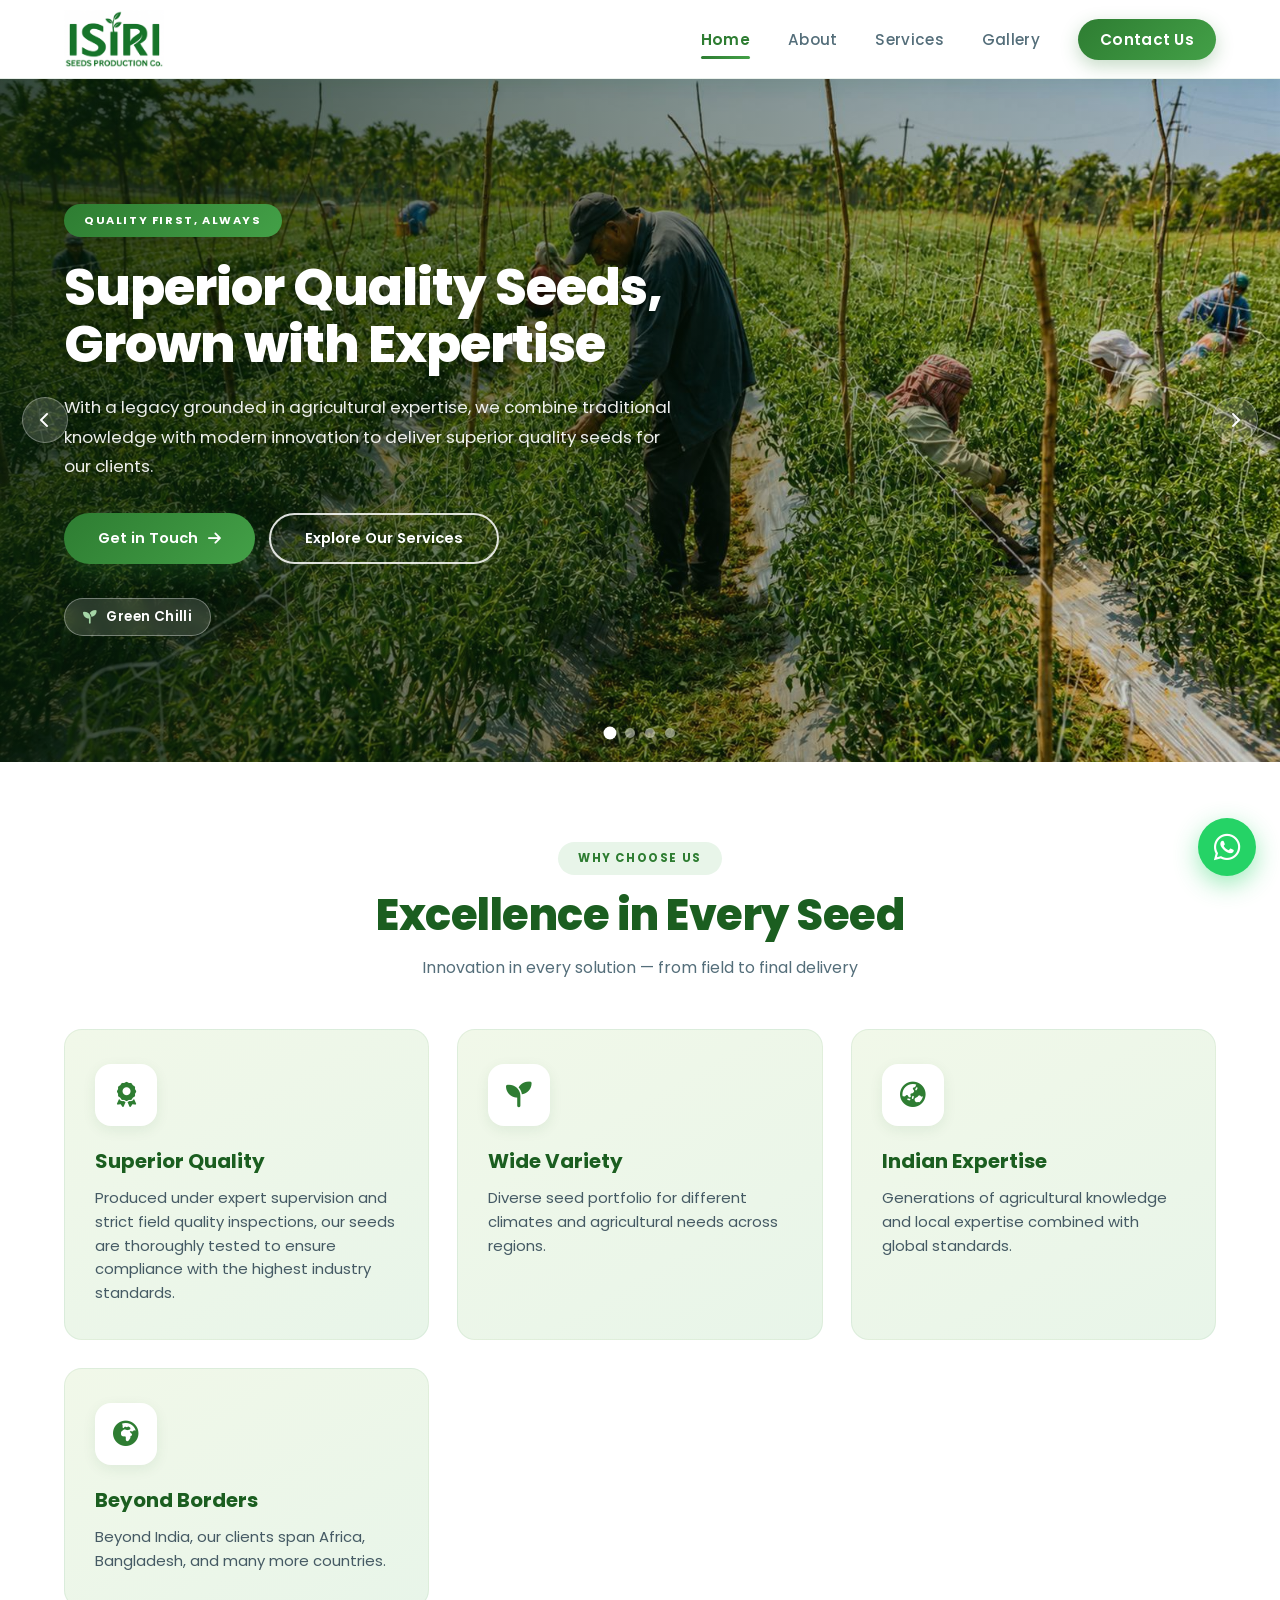
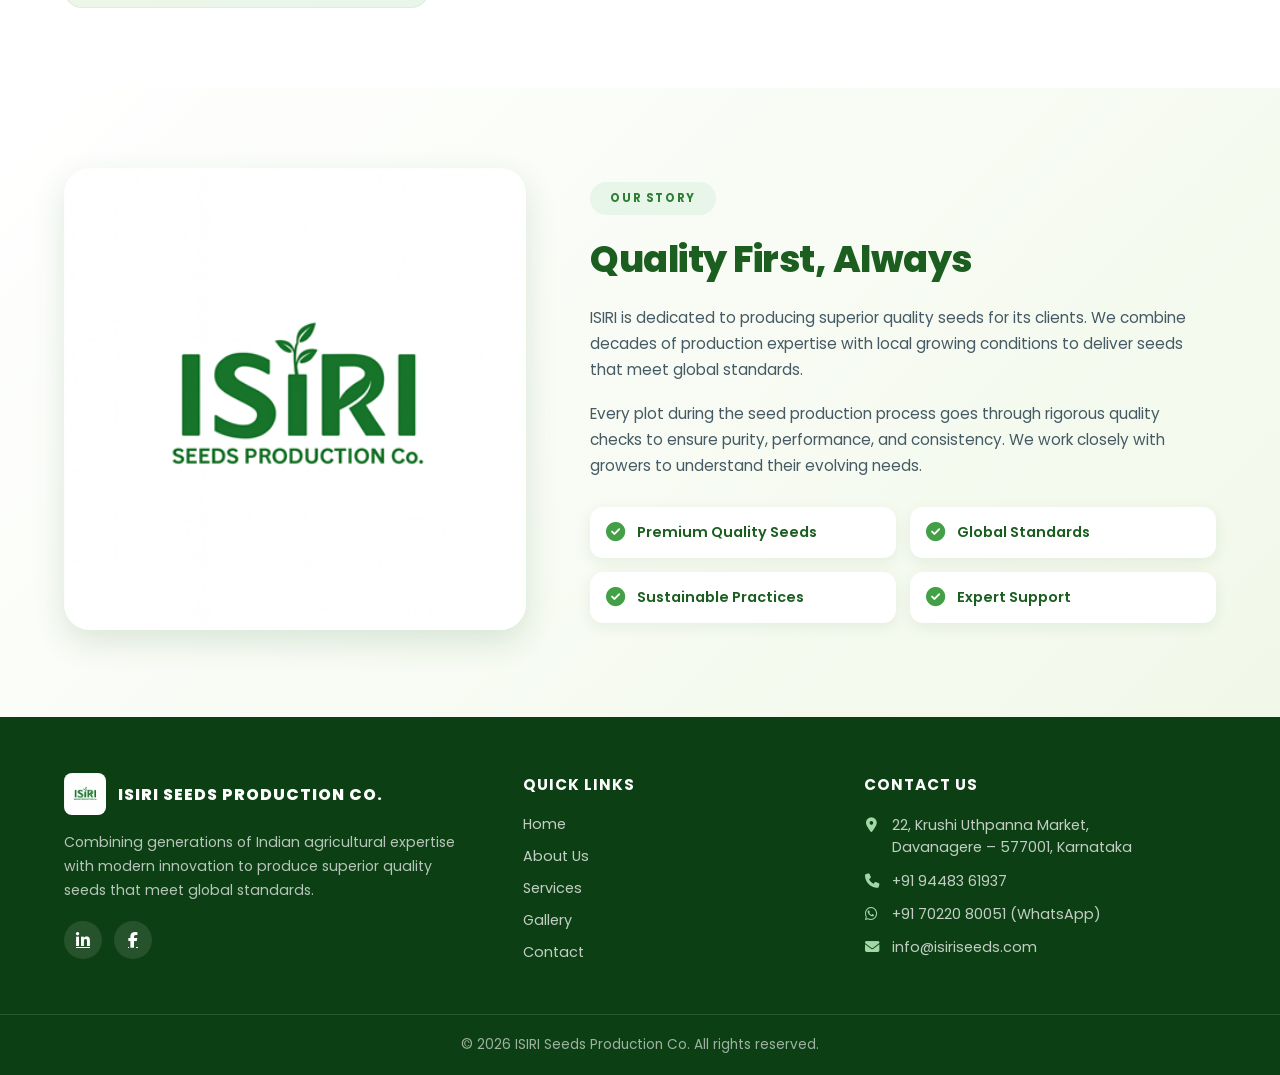
==== commit bc9c3fb4: "Remove Exporting To banner strip from homepage Co-Authored-By: Claude Sonnet 5 <noreply@anthropic.co" ====
--- a/index.html
+++ b/index.html
@@ -137,16 +137,6 @@
   </div>
 </section>
 
-<section class="export-strip reveal">
-  <div class="export-strip-inner">
-    <span class="export-strip-label"><i class="fas fa-globe"></i> Exporting To</span>
-    <div class="export-strip-items">
-      <div class="export-strip-item"><i class="fas fa-globe-africa"></i> Africa</div>
-      <div class="export-strip-item"><i class="fas fa-globe-asia"></i> Bangladesh</div>
-    </div>
-  </div>
-</section>
-
 <footer>
   <div class="footer-grid">
     <div class="footer-brand">
